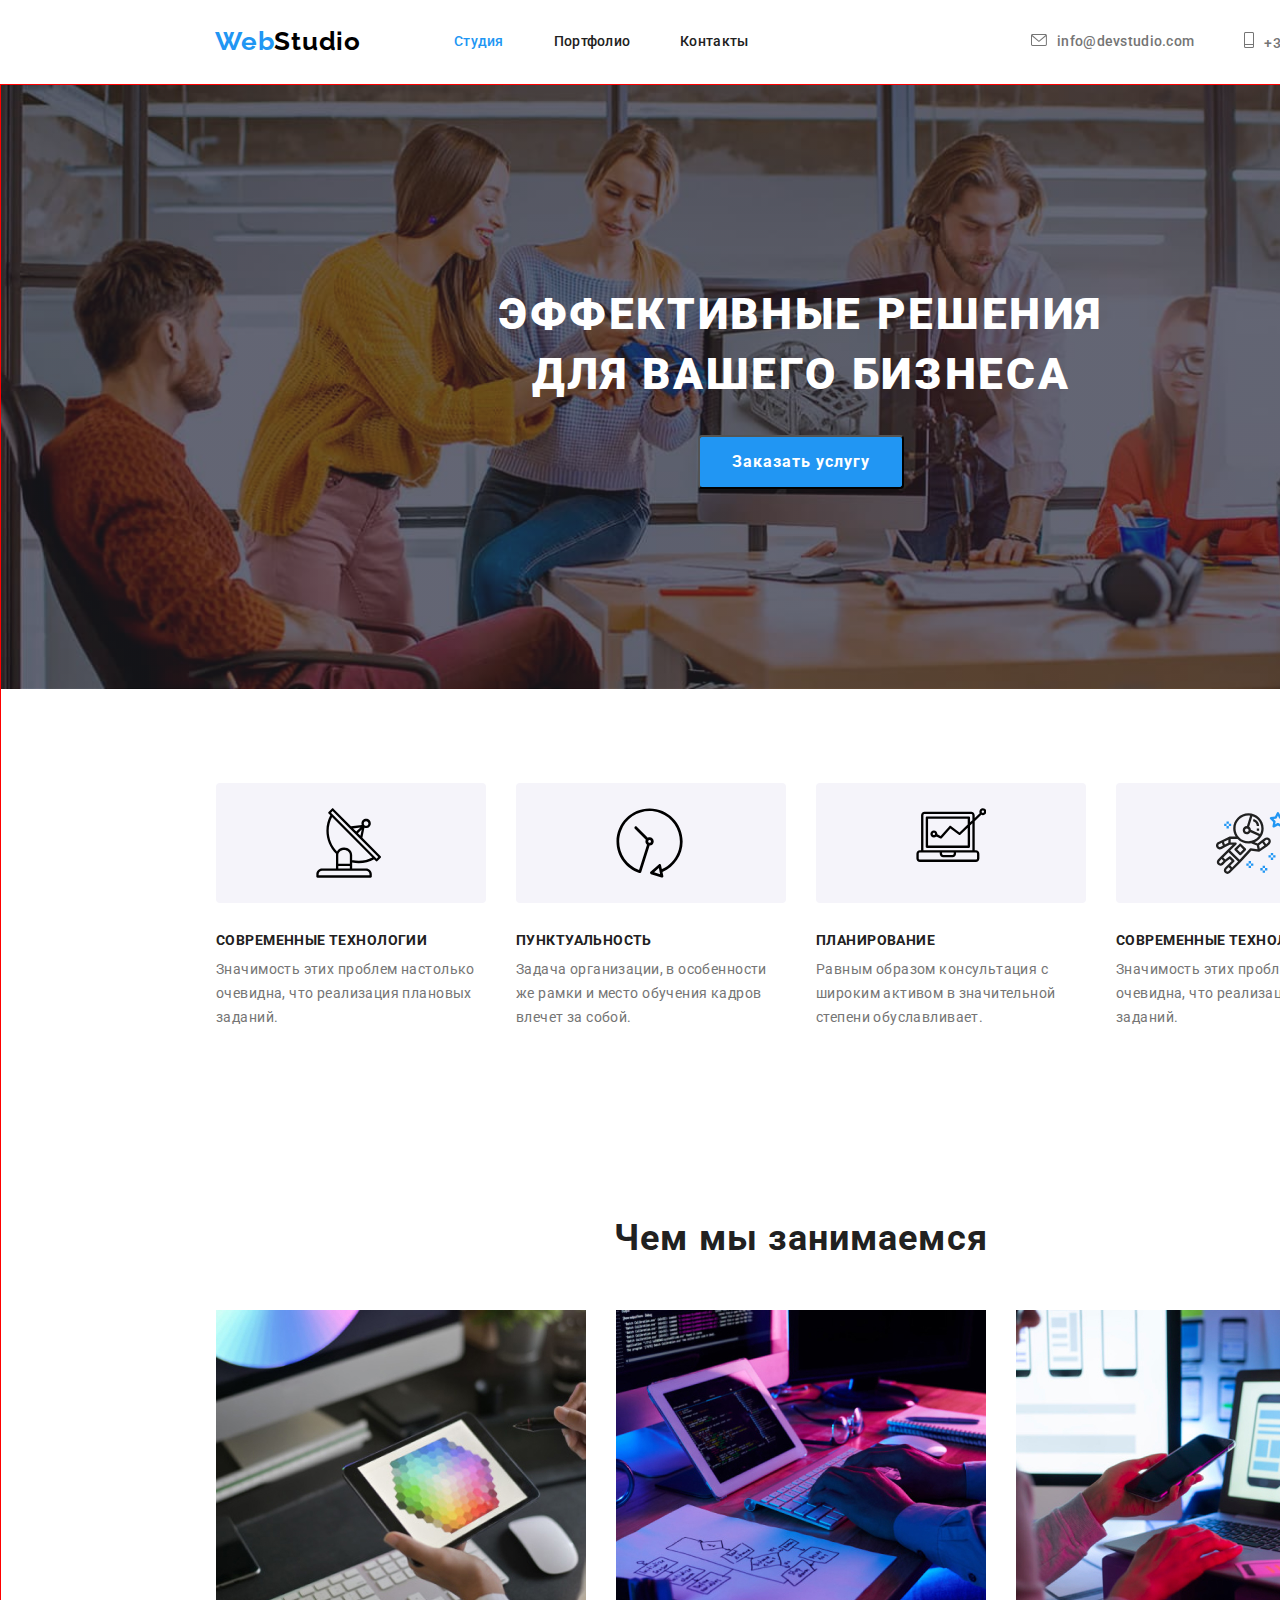
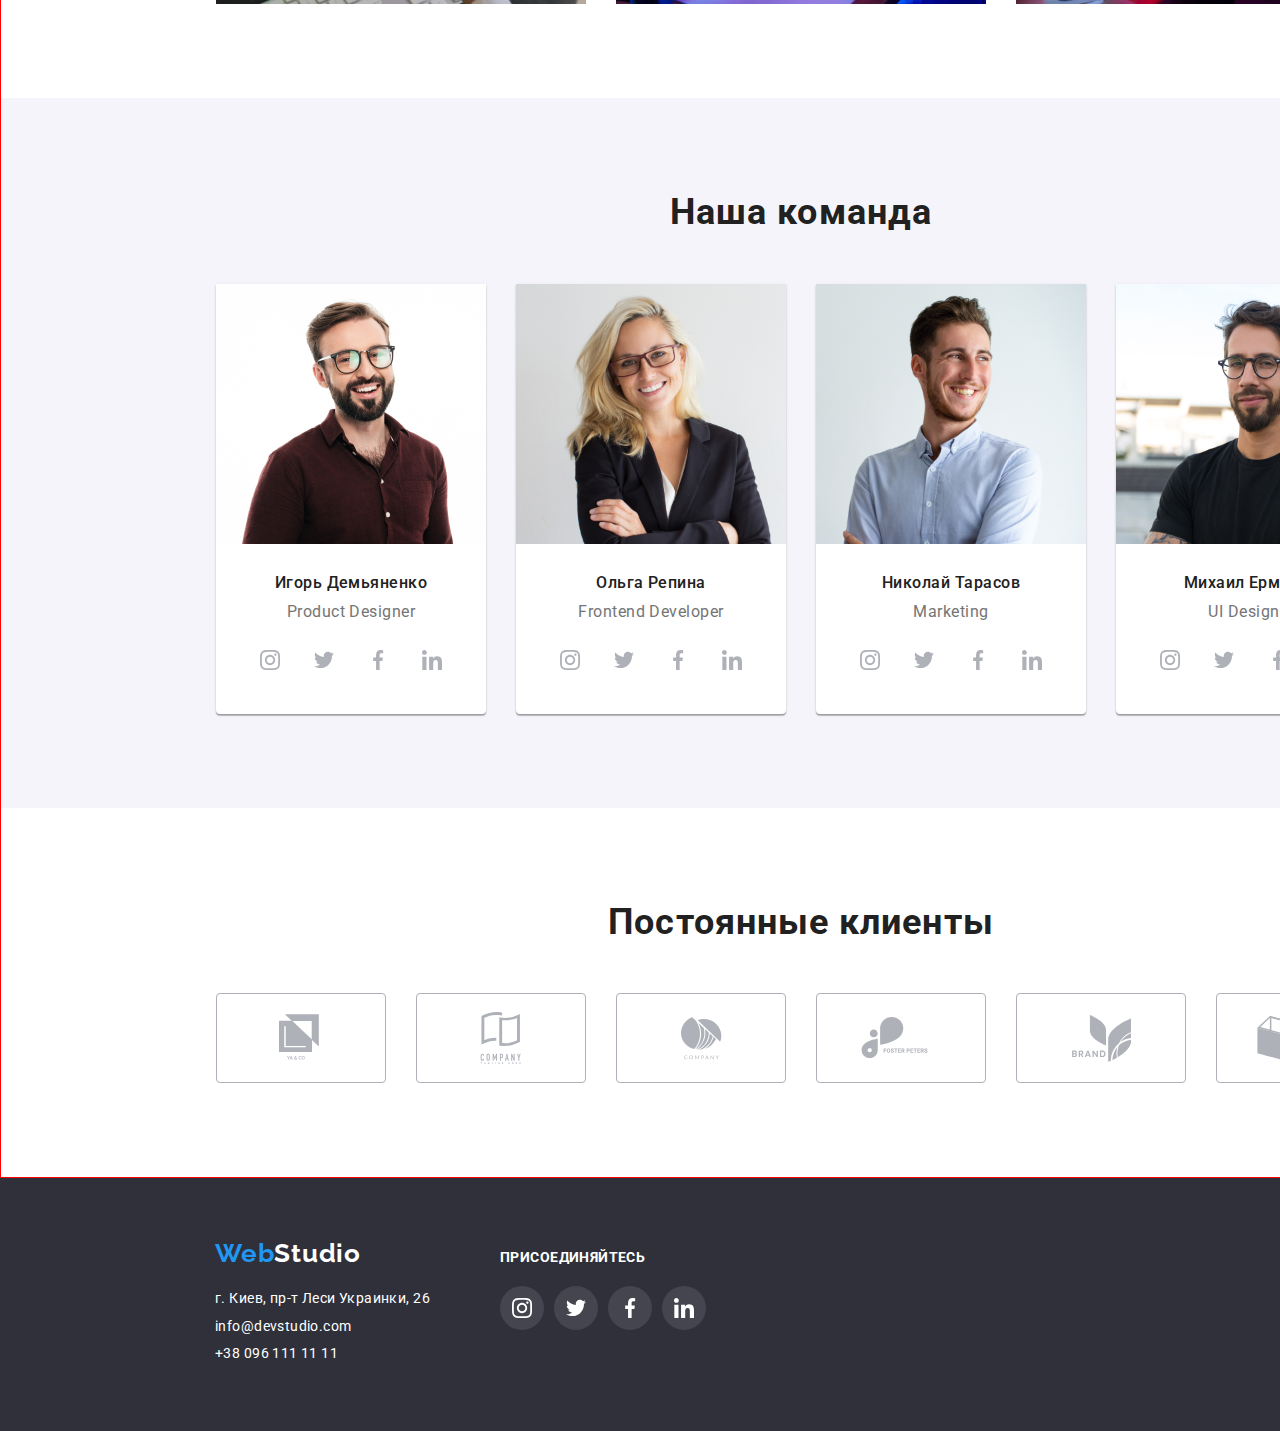
==== index.html @ a13732ce "Сохраняет ДЗ 4" ====
<!DOCTYPE html>
<html lang="ru">
<head>
    <meta charset="UTF-8">
    <meta name="viewport" content="width=device-width, initial-scale=1.0">
    <title>Document</title>
    <link rel="stylesheet" href="https://cdnjs.cloudflare.com/ajax/libs/modern-normalize/1.0.0/modern-normalize.min.css">
    <link rel="preconnect" href="https://fonts.gstatic.com">
    <link href="https://fonts.googleapis.com/css2?family=Raleway&family=Roboto:wght@400;500;700;900&display=swap"
        rel="stylesheet">
    <!-- <link rel="stylesheet" href="">      ШРИФТЫ -->
    <link rel="stylesheet" href="./css/styles.css">
</head>
<body>
    <header class="header">
        <div class="nav container">
        <nav class="navigation">
            <a class="link" href="./index.html" lang="en">Web<span class="black">Studio</span></a>
            <ul class="navigation-list">
                <li class="navigation-list-item"><a class="navigation-list-link current" href="./index.html">Студия</a></li>
                <li class="navigation-list-item"><a class="navigation-list-link" href="./portfolio.html">Портфолио</a>
                </li>
                <li class="navigation-list-item"><a class="navigation-list-link" href="">Контакты</a></li>
            </ul>
        </nav>
        <address class="heder-address">
            <ul class="heder-address-list">
                <li class="heder-address-list-item"><a class="header-email"
                        href="mailto:info@devstudio.com"><svg class="header-svg" width="16px" height="12px"><use href="./images/sprite.svg#icon-envelope"></use></svg>info@devstudio.com</a></li>
                <li class="heder-address-list-item"><a class="header-tell" href="tel:+380961111111"><svg class="header-svg" width="10px" height="16px">
                    <use href="./images/sprite.svg#icon-mobile"></use>
                </svg>+38 096 111 11 11</a>
                </li>
            </ul>
        </address>
        </div>
    </header>

    <main class="original ">
        <!-- <div class="decision-background"> -->
        <section class="decision">
            <div class="container">
                <div class="solutions">
                <h1 class="solutions-title">ЭФФЕКТИВНЫЕ РЕШЕНИЯ <br> ДЛЯ ВАШЕГО БИЗНЕСА</h1>
                <button class="btn" type="button">Заказать услугу</button>
                </div>
            </div>
        </section>
    <!-- </div> -->
    <div class="principles-work-background">
        <section class="principles">
            <div class="container our-quality">
                <ul class="principles-list">
                <li class="principles-list-item">
                    <div class="principles-svg">
                        <svg class="principlec-svg-icon" width="65px" height="70px" >
                            <use href="./images/sprite.svg#icon-antenna"></use>
                        </svg>
                    </div>
                    <h3 class="principles-title">СОВРЕМЕННЫЕ ТЕХНОЛОГИИ</h3>
                    <p class="principles-description">Значимость этих проблем настолько очевидна, что реализация
                        плановых заданий.</p>
                </li>
                <li class="principles-list-item">
                    <div class="principles-svg">
                        <svg class="principlec-svg-icon" width="67px" height="70px">
                            <use href="./images/sprite.svg#icon-clock"></use>
                        </svg>
                    </div>
                    <h3 class="principles-title">ПУНКТУАЛЬНОСТЬ</h3>
                    <p class="principles-description">Задача организации, в особенности же рамки и место обучения
                        кадров влечет за собой.</p>
                </li>
                <li class="principles-list-item">
                    <div class="principles-svg">
                        <svg class="principlec-svg-icon" width="70px" height="54px">
                            <use href="./images/sprite.svg#icon-computer"></use>
                        </svg>
                    </div>
                    <h3 class="principles-title">ПЛАНИРОВАНИЕ</h3>
                    <p class="principles-description">Равным образом консультация с широким активом в значительной
                        степени обуславливает.</p>
                </li>
                <li class="principles-list-item">
                    <div class="principles-svg">
                        <svg class="principlec-svg-icon" width="70px" height="70px">
                            <use href="./images/sprite.svg#icon-astronaut"></use>
                        </svg>
                    </div>
                    <h3 class="principles-title">СОВРЕМЕННЫЕ ТЕХНОЛОГИИ</h3>
                    <p class="principles-description">Значимость этих проблем настолько очевидна, что реализация
                        плановых заданий.</p>
                </li>
            </ul>
            </div>
        </section>
    
        <section class="work">
        <div class="container types-jobs">
            <h2 class="work-title">Чем мы занимаемся</h2>
            <ul class="work-list">
                <li class="work-img"><img class="work-photo" src="./images/3.img" alt="" width="370" height="294"></li>
                <li class="work-img"><img class="work-photo" src="./images/1.img" alt="" width="370" height="294"></li>
                <li class="work-img"><img class="work-photo" src="./images/2.img" alt="" width="370" height="294"></li>
            </ul>
        </div>
        </section>
    </div>
        <div class="team-background">
        <section class="team">
            <div class="container">
            <h2 class="team-title">Наша команда</h2>
            <ul class="team-list">
                <li class="team-list-item">
                    <img class="member-photo" src="./images/igordemianenko.img" alt="Игорь Демьяненко" width="270"
                        height="260" title="Игорь Демьяненко">
                    <h4 class="member-name">Игорь Демьяненко</h4>
                    <p class="member-position" lang="en">Product Designer</p>
                    <ul class="team-network">
                        <li class="team-network-item"><a href="https://www.instagram.com/?hl=ru" class="network-link"><svg class="team-network-icon" width="20px" height="20px">
                            <use href="./images/sprite.svg#icon-instagram"></use>
                        </svg> </a> </li>
                        <li class="team-network-item"><a href="https://twitter.com/?lang=ru" class="network-link"><svg
                                    class="team-network-icon" width="20px" height="20px">
                                    <use href="./images/sprite.svg#icon-twitter"></use>
                                </svg> </a> </li>
                        <li class="team-network-item"><a href="https://uk-ua.facebook.com" class="network-link"><svg class="team-network-icon"
                                    width="20px" height="20px">
                                    <use href="./images/sprite.svg#icon-facebook"></use>
                                </svg> </a> </li>
                        <li class="team-network-item"><a href="https://www.linkedin.com" class="network-link"><svg class="team-network-icon"
                                    width="20px" height="20px">
                                    <use href="./images/sprite.svg#icon-linkedin"></use>
                                </svg> </a> </li>
                    </ul>
                </li>
                <li class="team-list-item">
                    <img class="member-photo" src="./images/olgarepina.img" alt="Ольга Репина" width="270" height="260"
                        title="Ольга Репина">
                    <h4 class="member-name">Ольга Репина</h4>
                    <p class="member-position" lang="en">Frontend Developer</p>
                    <ul class="team-network">
                        <li class="team-network-item"><a href="https://www.instagram.com/?hl=ru" class="network-link"><svg
                                    class="team-network-icon" width="20px" height="20px">
                                    <use href="./images/sprite.svg#icon-instagram"></use>
                                </svg> </a> </li>
                        <li class="team-network-item"><a href="https://twitter.com/?lang=ru" class="network-link"><svg
                                    class="team-network-icon" width="20px" height="20px">
                                    <use href="./images/sprite.svg#icon-twitter"></use>
                                </svg> </a> </li>
                        <li class="team-network-item"><a href="https://uk-ua.facebook.com" class="network-link"><svg
                                    class="team-network-icon" width="20px" height="20px">
                                    <use href="./images/sprite.svg#icon-facebook"></use>
                                </svg> </a> </li>
                        <li class="team-network-item"><a href="https://www.linkedin.com" class="network-link"><svg class="team-network-icon"
                                    width="20px" height="20px">
                                    <use href="./images/sprite.svg#icon-linkedin"></use>
                                </svg> </a> </li>
                    </ul>
                </li>
                <li class="team-list-item">
                    <img class="member-photo" src="./images/nikolaytarasov.img" alt="Николай Тарасов" width="270"
                        height="260" title="Николай Тарасов">
                    <h4 class="member-name">Николай Тарасов</h4>
                    <p class="member-position" lang="en">Marketing</p>
                    <ul class="team-network">
                        <li class="team-network-item"><a href="https://www.instagram.com/?hl=ru" class="network-link"><svg
                                    class="team-network-icon" width="20px" height="20px">
                                    <use href="./images/sprite.svg#icon-instagram"></use>
                                </svg> </a> </li>
                        <li class="team-network-item"><a href="https://twitter.com/?lang=ru" class="network-link"><svg
                                    class="team-network-icon" width="20px" height="20px">
                                    <use href="./images/sprite.svg#icon-twitter"></use>
                                </svg> </a> </li>
                        <li class="team-network-item"><a href="https://uk-ua.facebook.com" class="network-link"><svg
                                    class="team-network-icon" width="20px" height="20px">
                                    <use href="./images/sprite.svg#icon-facebook"></use>
                                </svg> </a> </li>
                        <li class="team-network-item"><a href="https://www.linkedin.com" class="network-link"><svg class="team-network-icon"
                                    width="20px" height="20px">
                                    <use href="./images/sprite.svg#icon-linkedin"></use>
                                </svg> </a> </li>
                    </ul>
                </li>
                <li class="team-list-item">
                    <img class="member-photo" src="./images/mihailermakov.img" alt="Михаил Ермаков" width="270"
                        height="260" title="Михаил Ермаков">
                    <h4 class="member-name">Михаил Ермаков</h4>
                    <p class="member-position" lang="en">UI Designer</p>
                    <ul class="team-network">
                        <li class="team-network-item"><a href="https://www.instagram.com/?hl=ru" class="network-link"><svg
                                    class="team-network-icon" width="20px" height="20px">
                                    <use href="./images/sprite.svg#icon-instagram"></use>
                                </svg> </a> </li>
                        <li class="team-network-item"><a href="https://twitter.com/?lang=ru" class="network-link"><svg
                                    class="team-network-icon" width="20px" height="20px">
                                    <use href="./images/sprite.svg#icon-twitter"></use>
                                </svg> </a> </li>
                        <li class="team-network-item"><a href="https://uk-ua.facebook.com" class="network-link"><svg
                                    class="team-network-icon" width="20px" height="20px">
                                    <use href="./images/sprite.svg#icon-facebook"></use>
                                </svg> </a> </li>
                        <li class="team-network-item"><a href="https://www.linkedin.com" class="network-link"><svg class="team-network-icon"
                                    width="20px" height="20px">
                                    <use href="./images/sprite.svg#icon-linkedin"></use>
                                </svg> </a> </li>
                    </ul>
                </li>
            </ul>
            </div>
        </section>
    </div>
    <div class="clients-background">
        <section class="clients">
            <div class="container">
                <h2 class="client-name">Постоянные клиенты</h2>
            <ul class="clients-list">
                <li class="clients-item"><a class=clients-link href=""><svg class="clients-logo" width="44px" height="49px">
                    <use href="./images/sprite.svg#icon-client1"></use>
                </svg></a></li>
                <li class="clients-item"><a class=clients-link href=""><svg class="clients-logo" width="46px" height="52px">
                    <use href="./images/sprite.svg#icon-client2"></use>
                </svg></a></li>
                <li class="clients-item"><a class=clients-link href=""><svg class="clients-logo" width="41px" height="43px">
                    <use href="./images/sprite.svg#icon-client3"></use>
                </svg></a></li>
                <li class="clients-item"><a class=clients-link href=""><svg class="clients-logo" width="80px" height="42px">
                    <use href="./images/sprite.svg#icon-client4"></use>
                </svg></a></li>
                <li class="clients-item"><a class=clients-link href=""><svg class="clients-logo" width="59px" height="47px">
                    <use href="./images/sprite.svg#icon-client5"></use>
                </svg></a></li>
                <li class="clients-item"><a class=clients-link href=""><svg class="clients-logo" width="88px" height="45px">
                            <use href="./images/sprite.svg#icon-client6"></use></svg></a></li>
                
            </ul>

            </div>
        </section>
    </div>
    </main>
    <footer class="footer">
        <div class="size">
        <div class="container">
            <div class="box">
                <div class="footer-box">
                    <a class="link" href="./index.html" lang="en">Web<span class="white">Studio</span></a>
                    <address class="footer-address">
                        <ul class="footer-address-list">
                            <li class="footer-address-item"><a class="map-position" href="https://goo.gl/maps/FptzqoiRf94p3BvG7"
                                    target="_blank" rel="noopener noreferrer">г. Киев,
                                    пр-т Леси Украинки, 26</a></li>
                            <li class="footer-address-item"><a class="footer-email"
                                    href="mailto:info@devstudio.com">info@devstudio.com</a></li>
                            <li class="footer-address-item"><a class="footer-tell" href="tel:+380961111111">+38 096 111 11 11</a></li>
                        </ul>
                    </address>
                </div>
                <div class="footer-network">
                    <p class="footer-text">Присоединяйтесь</p>
                    <ul class="fotter-network-list">
                        <li class="fotter-network-item"><a href="https://www.instagram.com/?hl=ru" class="footer-network-link"><svg
                                    class="footer-logo">
                                    <use href="./images/sprite.svg#icon-instagram"></use></svg></a></li>
                        <li class="fotter-network-item"><a href="https://twitter.com/?lang=ru" class="footer-network-link"><svg
                                    class="footer-logo">
                                    <use href="./images/sprite.svg#icon-twitter"></use></svg></a></li>
                        <li class="fotter-network-item"><a href="https://uk-ua.facebook.com" class="footer-network-link"><svg
                                    class="footer-logo">
                                    <use href="./images/sprite.svg#icon-facebook"></use></svg></a></li>
                        <li class="fotter-network-item"><a href="https://www.linkedin.com" class="footer-network-link"><svg
                                    class="footer-logo">
                                    <use href="./images/sprite.svg#icon-linkedin"></use></svg></a></li>
                    </ul>
                </div>
            </div>
            </div>
        </div>
            </footer>
            </body>
            </html>
---- css/styles.css ----
:root {
  --main-font: 'Roboto', sans-serif;
  --secondary-font: 'Raleway', sans-serif;
  --accent-color: #2196f3;
  --accent-color-menu-buttons: #ffffff;
}

h1,
h2,
h3,
h4,
h5,
h6 {
  margin: 0;
}
ul,
ol {
  margin: 0;
  padding: 0;
}
p {
  margin: 0;
}
img {
  display: block;
}
.container {
  width: 1200px;
  margin: 0 auto;
  padding-left: 15px;
  padding-right: 15px;
  align-items: center;

  justify-content: space-between;
  /* outline: 1px solid red; */
}

body {
  font-family: var(--main-font);
}
/* ========HEADER========= */
.header {
  width: 1600px;
  margin-left: auto;
  margin-right: auto;
  
  background-color: #ffffff;
}
.nav {
  display: flex;
  width: 1200px;
  padding-top: 12px;
  padding-bottom: 12px;
  padding-left: 15px;
  padding-right: 15px;
  margin: 0 auto;
  background-color: #ffffff;
}
.navigation {
  display: flex;
  align-items: center;
  /* outline: 1px solid red; */
}
.navigation-list {
  display: flex;
  /* outline: 1px solid green; */
}
.heder-address {
  display: flex;
}
.heder-address-list {
  display: flex;
  margin-left: auto;
}
.navigation-list-link,
.header-email,
.header-tell {
  display: block;
  padding-top: 20px;
  padding-bottom: 20px;
}

.heder-address {
  display: flex;
  margin-left: 0;
  /* outline: 1px solid blue; */
}
.heder-address-list {
  display: flex;
  align-items: center;
}



.navigation-list-item:not(:last-child) {
  margin-right: 50px;
}
.heder-address-list-item:not(:last-child) {
  margin-right: 50px;
}

.header .link {
  display: inline-block;
  padding-top: 12px;
  padding-bottom: 13px;
  margin-right: 93px;
  width: 146px;
  font-family: var(--secondary-font);
  font-style: normal;
  font-weight: 700;
  font-size: 26px;
  line-height: 1.19;
  letter-spacing: 0.03em;
  color: #2196f3;
  letter-spacing: 0.03em;
  text-decoration: none;
}
.black {
  color: black;
}

/* .header .link:hover,
.header .link:focus {
  text-decoration: underline;
} */

.navigation-list-link {
  font-weight: 500;
  padding-top: 20px;
  padding-bottom: 20px;
  font-size: 14px;
  line-height: 1.14;
  letter-spacing: 0.02em;
  color: #212121;
}
.navigation-list-link:hover,
.navigation-list-link:focus,
.header-email:hover,
.header-email:focus,
.header-tell:hover,
.header-tell:focus {
  color: var(--accent-color);
}
.navigation-list-item,
.heder-address-list-item,
.principles-list-item,
.team-list,
.footer-address-item {
  list-style-type: none;
}

.header-email,
.header-tell {
  font-weight: 500;
  font-size: 14px;
  line-height: 1.14;
  font-style: normal;
  letter-spacing: 0.02em;
  color: #757575;
  text-decoration: none;
}
.navigation .navigation-list-link,
.footer > .link {
  text-decoration: none;
}
.header-svg {
  margin-right: 10px;
  fill: currentColor;
}

.navigation-list .navigation-list-link.current {
  color:#2196f3;
}
/* ========================= MAINE============================= */
.original {
  /* width: 1600px; */
  margin-left: auto;
  margin-right: auto;
  background-color: #2f303a;
  border: 1px solid red;
}

.decision {
  width: 1600px;
  margin: 0 auto;
 
  background-color: #2f303a;
  background-image: linear-gradient(rgba(47, 48, 58, 0.4), rgba(47, 48, 58, 0.4)), url(../images/solutionoptim.jpg);
  background-size: cover;
  background-repeat: no-repeat;
  background-position: center;
  /* border: 1px solid red; */
}
 
.solutions {
  display: block;
  /* width: 696px; */
  padding-top: 200px;
  padding-bottom: 200px;
  margin: 0 auto;
  text-align: center;
 
}

.solutions-title {
  margin-bottom: 30px;
  font-weight: 900;
  font-size: 44px;
  line-height: 1.36;
  text-align: center;
  letter-spacing: 0.06em;
  text-transform: uppercase;
  color: #ffffff;
}

.btn {
  display: inline-block;
  padding-top: 200px;
  /* padding-bottom: 200px; */
  padding: 10px 32px;
  min-width: 200px;
  font-weight: 700;
  font-size: 16px;
  line-height: 1.87;
  text-align: center;
  letter-spacing: 0.06em;
  color: #ffffff;
  background: #2196f3;
  box-shadow: 0px 4px rgba(0, 0, 0, 0.15);
  border-radius: 4px;
  cursor: pointer;
}


.principles-work-background {
  background-color: #ffffff;
}
.principles {
  width: 1600px;
  margin-left: auto;
  margin-right: auto;
  padding-top: 94px;
  padding-bottom: 94px;
  background-color: #ffffff;
  /* border: 1px solid red; */
}
 
.principles-list {
  display: flex;
}

.principles-list-item {
  display: flex;
  flex-direction: column;
}

.principles-list-item:not(:last-child) {
  margin-right: 30px;
}

.principles,
.work {
  background-color: #ffffff;
}
.our-quality {
  display: flex;
  width: 1200px;
  padding-left: 15px;
  padding-right: 15px;
  margin: 0 auto;
  /* outline: 1px solid red; */
}

.principles-title {
  max-width: 270px;
  margin-bottom: 10px;
  font-weight: 700;
  font-size: 14px;
  line-height: 1.14;
  letter-spacing: 0.03em;
  text-transform: uppercase;
  color: #212121;
}

.principles-description {
  max-width: 270px;
  font-weight: 400;
  font-size: 14px;
  line-height: 1.71;
  letter-spacing: 0.03em;
  color: #757575;
}
.principles-svg {
  width: 270px;
  height: 120px;
  background: #f5f4fa;
  border-radius: 4px;
  margin-bottom: 30px;
}
.principlec-svg-icon {
  margin: 25px 100px;
}
.work {
  width: 1600px;
  margin-left: auto;
  margin-right: auto;
  padding-top: 94px;
  padding-bottom: 94px;
}
.types-jobs {
  width: 1200px;
  padding-left: 15px;
  padding-right: 15px;
  margin: 0 auto;
  /* outline: 1px solid red; */
}
.work-title {
  font-weight: 700;
  font-size: 36px;
  line-height: 1.16;
  text-align: center;
  letter-spacing: 0.03em;
  color: #212121;
}

.work-list {
  display: flex;
  list-style-type: none;
}
.work-title {
  margin-bottom: 50px;
}

.work-img:not(:last-child) {
  margin-right: 30px;
}
/* ====================================== */
.team-background {
  background-color: #f5f4fa;
}
.team {
  width: 1600px;
  padding-top: 94px;
  margin-left: auto;
  margin-right: auto;
  padding-bottom: 94px;
  background-color: #f5f4fa;
}
.team-title {
  margin-bottom: 50px;
  font-weight: 700;
  font-size: 36px;
  line-height: 1.16;
  text-align: center;
  letter-spacing: 0.03em;
  color: #212121;
}

.team-list {
  display: flex;
}
.team-list-item:not(:last-child) {
  margin-right: 30px;
}
.member-photo {
  margin-bottom: 30px;
}
.member-name {
  margin-bottom: 10px;
}

.team-list-item {
  background: #ffffff;
  box-shadow: 0px 1px 3px rgba(0, 0, 0, 0.12), 0px 1px 1px rgba(0, 0, 0, 0.14),
    0px 2px 1px rgba(0, 0, 0, 0.2);
  border-radius: 0px 0px 4px 4px;
}
.member-name {
  font-weight: 500;
  font-size: 16px;
  line-height: 1.18;
  text-align: center;
  letter-spacing: 0.03em;
  color: #212121;
}
.member-position {
  margin-bottom: 16px;
  font-weight: normal;
  font-size: 16px;
  line-height: 1.18;
  text-align: center;
  letter-spacing: 0.03em;
  color: #757575;
}
.team-network {
  display: flex;
  justify-content: center;
  list-style-type: none;
  /* margin-top: 16px; */
  margin-bottom: 32px;
}
.network-link {
  display: flex;
  justify-content: center;
  align-items: center;
  width: 44px;
  height: 44px;
  background-color: #ffffff;
  border-radius: 50%;
  cursor: pointer;
}
.network-link:hover .team-network-icon,
.network-link:focus .team-network-icon {
  fill: #ffffff;
 
}


.network-link:hover,
.network-link:focus {
  background-color: #2196f3;
  outline: none;
}
.team-network-icon {

}
.team-network-icon {
  width: 20px;
  height: 20px;
  fill: #afb1b8;
}
.team-network-item:not(:last-child) {
  margin-right: 10px;
}
/* =========================== */
.clients-background {
  background-color: #ffffff;
}
.clients {
  width: 1600px;
  margin-left: auto;
  margin-right: auto;
  padding-top: 94px;
  padding-bottom: 94px;
  background-color: #ffffff;
}
.clients-list {
  display: flex;
  list-style-type: none;
  margin-top: 50px;
  
}
.client-name {
  text-align: center;
  font-style: normal;
  font-weight: bold;
  font-size: 36px;
  line-height: 1.16;
  letter-spacing: 0.03em;
  color: #212121;
}
.clients-logo {
  fill: #afb1b8;
  margin: 0;
}
.clients-link {
  display: flex;
  justify-content: center;
  align-items: center;
  width: 170px;
  height: 90px;
  background-color: #ffffff;
  border: 1px solid #afb1b8;
  border-radius: 4px;
  outline-color: #2196f3;
  
}
.clients-link:hover .clients-logo,
.clients-link:focus .clients-logo {
  fill: #2196f3;
  
  
} 
.clients-link:hover, 
.clients-link:focus {
  border: 1px solid #2196f3;
  border-radius: 4px;
  
 
  
} 
.clients-item:not(:last-child) {
  margin-right: 30px;
}
/* =========FOOTER=========== */
.footer {
   /* width: 1600px; */
  margin-left: auto;
  margin-right: auto;
  background-color: #2f303a;
}
.size {
  width: 1600px;
  margin-left: auto;
  margin-right: auto;
  padding-top: 60px;
  padding-bottom: 60px;
}
.footer .link {
  display: inline-block;
  width: 146px;
  margin-bottom: 20px;
  font-family: var(--secondary-font);
  font-style: normal;
  font-weight: 700;
  font-size: 26px;
  line-height: 1.19;
  letter-spacing: 0.03em;
  color: #2196f3;
  letter-spacing: 0.03em;
  text-decoration: none;
}
.white {
  color: white;
}
/* .footer .link:hover,
.footer .link:focus {
  text-decoration: underline;
} */
.footer-address-item a {
  font-weight: 400;
  font-size: 14px;
  line-height: 1.71px;
  /* or 171% */
  font-style: normal;
  letter-spacing: 0.03em;
  color: #ffffff;
  text-decoration: none;
}
.footer-email,
.footer-tell {
  font-weight: normal;
  font-size: 14px;
  line-height: 1.71;
  font-style: normal;
  letter-spacing: 0.03em;
  color: rgba(255, 255, 255, 0.6);
  text-decoration: none;
}

.footer-address-item,
.footer-email-item {
  margin-bottom: 9px;
  list-style-type: none;
}
.footer-email-item,
.footer-tell-item {
  list-style-type: none;
}
.box {
  display: flex;
  align-items: top;
  /* padding-top: 60px;
  padding-bottom: 60px; */
}
.footer-network {
  margin-top: 12px;
  margin-left: 70px;
  width: 206px;
}

  

.footer-text {
  margin-bottom: 20px;
  font-style: normal;
  font-weight: bold;
  font-size: 14px;
  line-height: 1.14;
  letter-spacing: 0.03em;
  text-transform: uppercase;
  color: #ffffff;
}
.fotter-network-list {
  display: flex;
  list-style-type: none;
  justify-content: center;
  align-items: center;
  border-radius: 50%;
  cursor: pointer;
}
.footer-network-link {
  display: flex;
  justify-content: center;
  align-items: center;
  width: 44px;
  height: 44px;
  background-color: rgba(255, 255, 255, 0.1);
  border-radius: 50%;
  cursor: pointer;
}
.footer-network-link:hover,
.footer-network-link:focus {
  background-color: #2196f3;
  outline: none;
}
.footer-logo {
  fill: #ffffff;
}
.fotter-network-item:not(:last-child) {
  margin-right: 10px;
}
.footer-logo {
  width: 20px;
  height: 20px;
}

/* ==========PORTFOLIO===(Стили Header and footer  уже заданы выше)=============== */
.border {
  border-bottom: 1px solid #ECECEC;
}

.potfolio {
  /* width: 1600px; */
  margin-left: auto;
  margin-right: auto;
  background-color: FFFFFF;
}
.services-menu-list {
  display: flex;
  justify-content: center;
  padding-bottom: 56px;
}
.menu-btn {
  font-style: normal;
  font-weight: 500;
  font-size: 16px;
  line-height: 1.62;
  text-align: center;
  letter-spacing: 0.03em;
  color: #212121;
  background-color: #f5f4fa;
  border-radius: 4px;
  padding: 6px 22px;
  border-style: none;
}

.menu-btn:hover,
.menu-btn:focus {
  color: var(--accent-color-menu-buttons);
  background: var(--accent-color);
  box-shadow: 0px 3px 1px rgba(0, 0, 0, 0.1), 0px 1px 2px rgba(0, 0, 0, 0.08),
    0px 2px 2px rgba(0, 0, 0, 0.12);
  border-radius: 4px;
  outline: none;
}
.services-menu-list-item {
  list-style-type: none;
}
.services-menu-list-item:not(:last-child) {
  margin-right: 8px;
}
.visually-hidden {
  position: absolute;
  width: 1px;
  height: 1px;
  margin: -1px;
  border: 0;
  padding: 0;
  white-space: nowrap;
  clip-path: inset(100%);
  clip: rect(0 0 0 0);
  overflow: hidden;
}
.examples-project {
  width: 1600px;
  margin: 0 auto;
  padding-top: 100px;
  padding-bottom: 94px;
  align-items: center;
  justify-content: space-between;
}
.examples-project-list {
  display: flex;
  margin: 0 auto;
  flex-wrap: wrap;
  }
.example-project-name {
  width: 322px;
  height: 36px;
  margin-left: 24px;
  margin-right: 24px;
  font-style: normal;
  font-weight: 700;
  font-size: 18px;
  line-height: 2;
  letter-spacing: 0.06em;
  color: #212121;
  margin-top: 20px;
}

.example-project-description {
  width: 322px;
  height: 30px;
  margin-left: 24px;
  margin-right: 24px;
  font-style: normal;
  font-weight: 400;
  font-size: 16px;
  line-height: 1.87;
  letter-spacing: 0.03em;
  color: #757575;
  margin-top: 4px;
}
.examples-project-list-item {
  display: block;
  width: 370px;
  height: 404px;
  list-style-type: none;
  margin-right: 30px;
  margin-bottom: 30px;
  background: #ffffff;
  border: 1px solid #eeeeee;
  box-sizing: border-box;
 }

.card-link {
  display: block;
  width: 370px;
  height: 404px;
  outline: none;
  
}
.card-link:hover,
.card-link:focus {
  box-shadow: 0px 1px 1px rgba(0, 0, 0, 0.12), 0px 4px 4px rgba(0, 0, 0, 0.06), 1px 4px 6px rgba(0, 0, 0, 0.16);
}
.examples-project-list-item:nth-child(3n + 3) {
  margin-right: 0px;
}

.examples-project-list-item:nth-last-child(-n + 3) {
  margin-bottom: 0px;
}
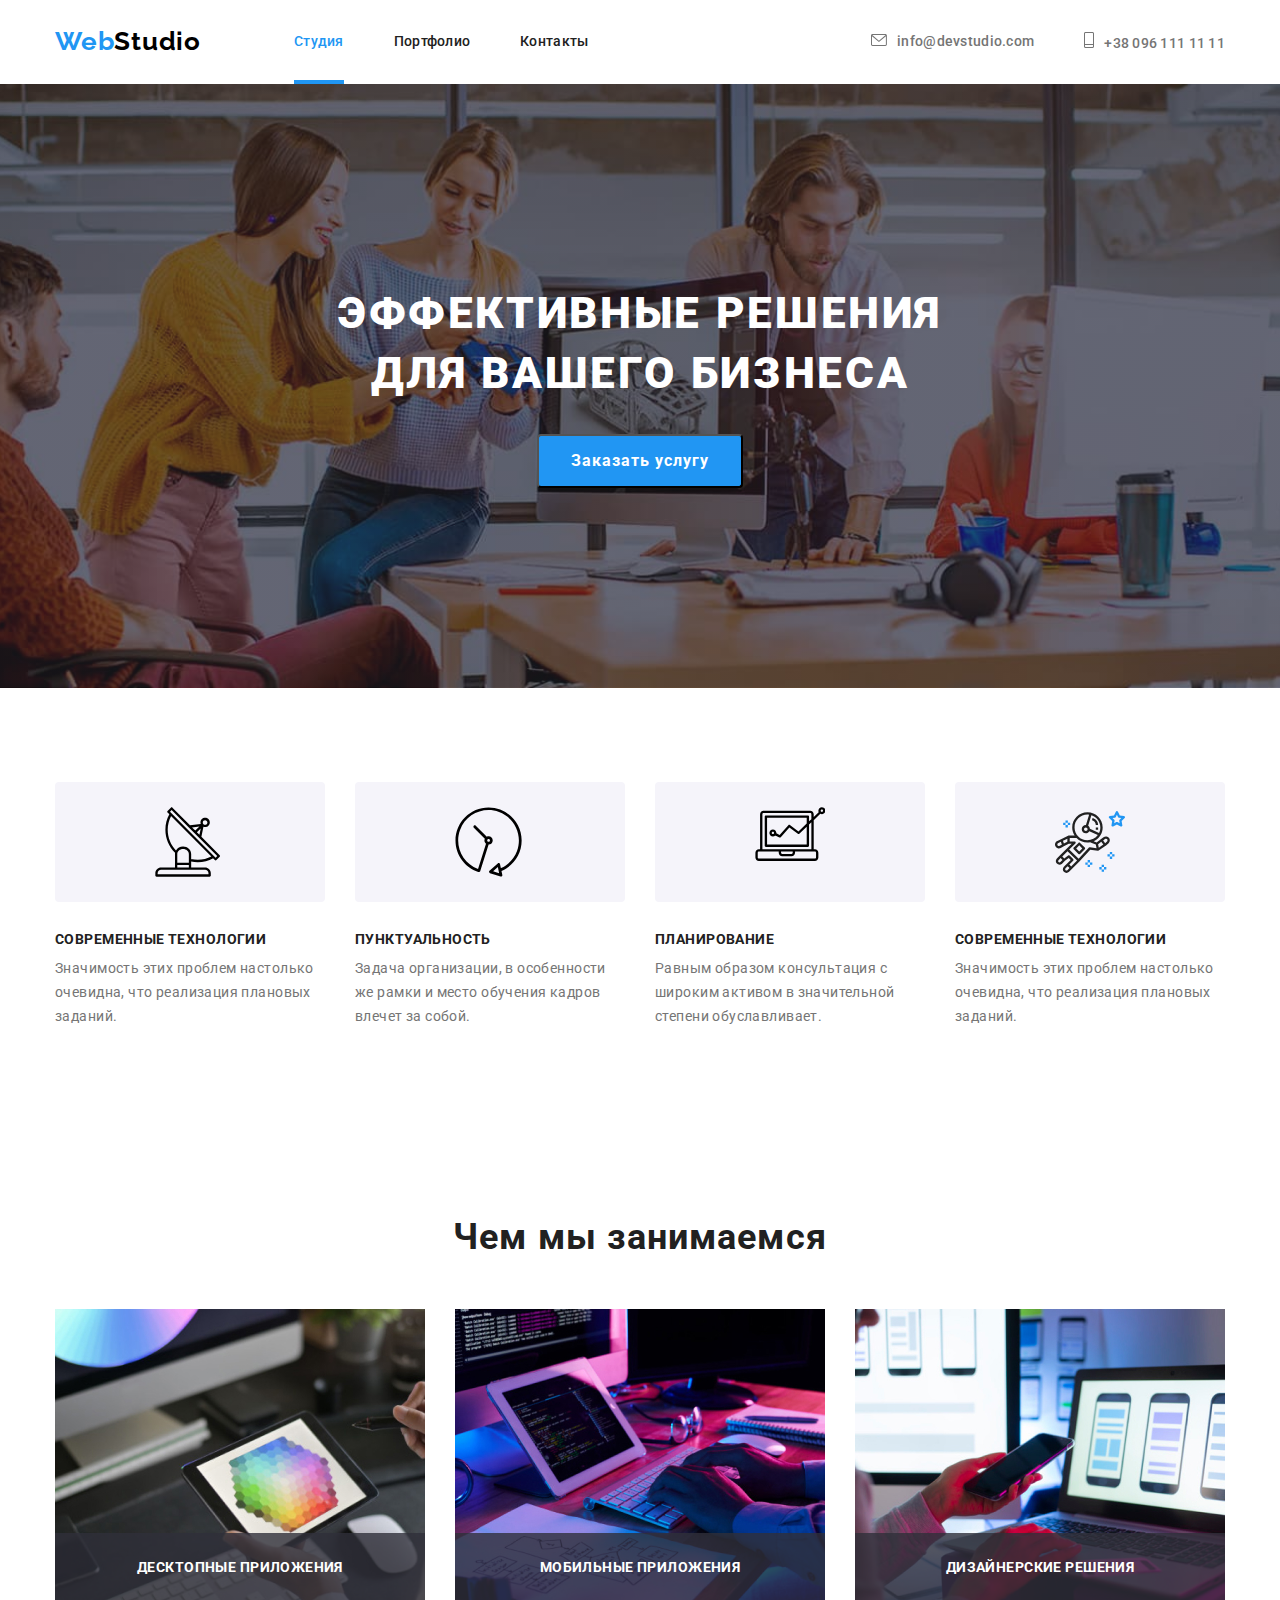
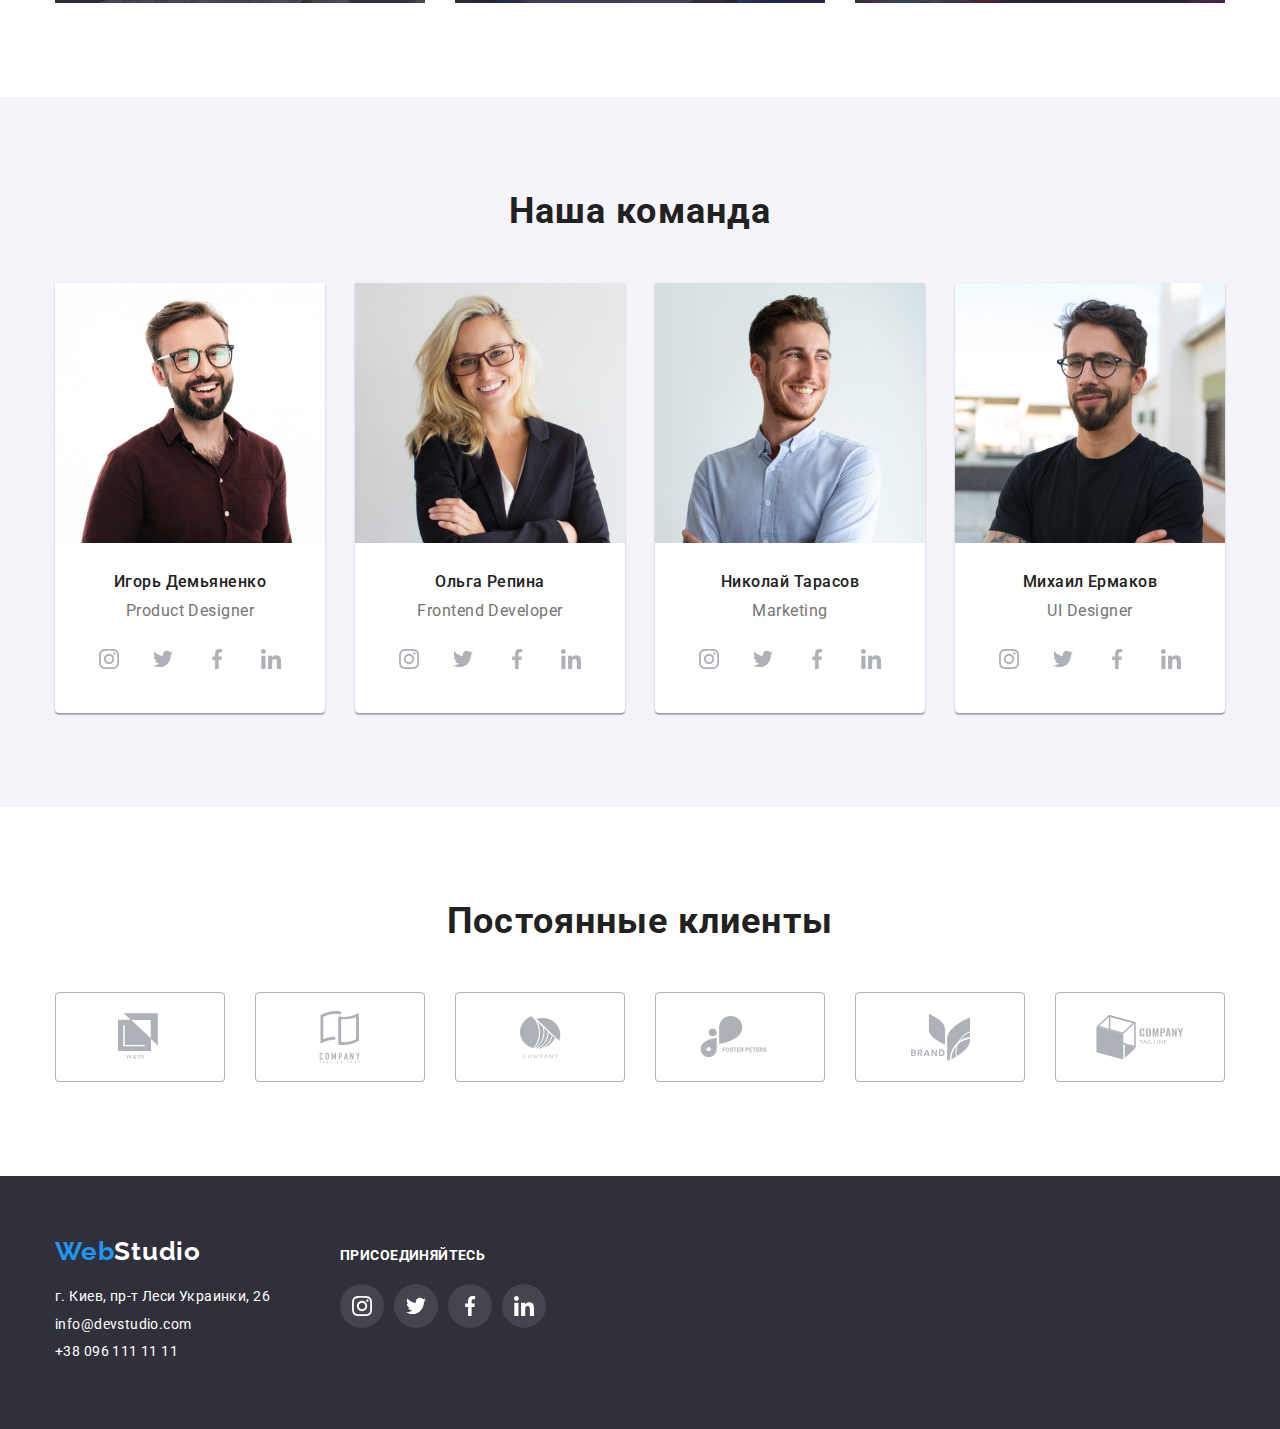
==== commit 79223e1c: "Сохраняет ДЗ №4 и №5" ====
--- a/index.html
+++ b/index.html
@@ -8,6 +8,7 @@
     <link rel="preconnect" href="https://fonts.gstatic.com">
     <link href="https://fonts.googleapis.com/css2?family=Raleway&family=Roboto:wght@400;500;700;900&display=swap"
         rel="stylesheet">
+    <link rel="stylesheet" href="https://cdnjs.cloudflare.com/ajax/libs/animate.css/4.1.1/animate.min.css"/>
     <!-- <link rel="stylesheet" href="">      ШРИФТЫ -->
     <link rel="stylesheet" href="./css/styles.css">
 </head>
@@ -37,17 +38,13 @@
     </header>
 
     <main class="original ">
-        <!-- <div class="decision-background"> -->
         <section class="decision">
-            <div class="container">
-                <div class="solutions">
+            <div class="container solutions">
                 <h1 class="solutions-title">ЭФФЕКТИВНЫЕ РЕШЕНИЯ <br> ДЛЯ ВАШЕГО БИЗНЕСА</h1>
-                <button class="btn" type="button">Заказать услугу</button>
-                </div>
-            </div>
-        </section>
-    <!-- </div> -->
-    <div class="principles-work-background">
+                <button type="button" class="btn" data-modal-open>Заказать услугу</button>
+             </div>
+        </section>
+             
         <section class="principles">
             <div class="container our-quality">
                 <ul class="principles-list">
@@ -99,14 +96,32 @@
         <div class="container types-jobs">
             <h2 class="work-title">Чем мы занимаемся</h2>
             <ul class="work-list">
-                <li class="work-img"><img class="work-photo" src="./images/3.img" alt="" width="370" height="294"></li>
-                <li class="work-img"><img class="work-photo" src="./images/1.img" alt="" width="370" height="294"></li>
-                <li class="work-img"><img class="work-photo" src="./images/2.img" alt="" width="370" height="294"></li>
+                <li class="work-img">
+                    <div class="work-thumb">
+                    <img class="work-photo" src="./images/3.img" alt="" width="370" height="294">
+                    <p class="work-description">Десктопные приложения</p>
+
+                    </div>
+                </li>
+                <li class="work-img">
+                    <div class="work-thumb">
+                        <img class="work-photo" src="./images/1.img" alt="" width="370" height="294">
+                        <p class="work-description">Мобильные приложения</p>
+
+                    </div> 
+                </li>
+                <li class="work-img">
+                    <div class="work-thumb">
+                        <img class="work-photo" src="./images/2.img" alt="" width="370" height="294">
+                        <p class="work-description">Дизайнерские решения</p>
+
+                    </div>
+                </li>
             </ul>
         </div>
         </section>
-    </div>
-        <div class="team-background">
+    
+        
         <section class="team">
             <div class="container">
             <h2 class="team-title">Наша команда</h2>
@@ -209,8 +224,6 @@
             </ul>
             </div>
         </section>
-    </div>
-    <div class="clients-background">
         <section class="clients">
             <div class="container">
                 <h2 class="client-name">Постоянные клиенты</h2>
@@ -232,15 +245,12 @@
                 </svg></a></li>
                 <li class="clients-item"><a class=clients-link href=""><svg class="clients-logo" width="88px" height="45px">
                             <use href="./images/sprite.svg#icon-client6"></use></svg></a></li>
-                
-            </ul>
-
-            </div>
-        </section>
-    </div>
-    </main>
+            </ul>
+            </div>
+        </section>
+     </main>
     <footer class="footer">
-        <div class="size">
+        
         <div class="container">
             <div class="box">
                 <div class="footer-box">
@@ -275,8 +285,14 @@
                 </div>
             </div>
             </div>
-        </div>
+        
             </footer>
+            <div class="backdrop is-hidden" data-modal>
+                <div class="modal">
+                    <button type="button" class="close-btn" data-modal-close><svg class="icon-close-btn"><use href="./images/sprite.svg#icon-close-btn"></use> </svg> </button>
+                </div>
+            </div>
+            <script src="./js/modal.js"></script>
             </body>
             </html>
 
--- a/css/styles.css
+++ b/css/styles.css
@@ -3,6 +3,7 @@
   --secondary-font: 'Raleway', sans-serif;
   --accent-color: #2196f3;
   --accent-color-menu-buttons: #ffffff;
+  --time-function: cubic-bezier(0.4, 0, 0.2, 1);
 }
 
 h1,
@@ -40,18 +41,20 @@
 }
 /* ========HEADER========= */
 .header {
-  width: 1600px;
+  
   margin-left: auto;
   margin-right: auto;
+  /* padding-top: 12px;
+  padding-bottom: 12px; */
   
   background-color: #ffffff;
 }
 .nav {
   display: flex;
-  width: 1200px;
-  padding-top: 12px;
-  padding-bottom: 12px;
-  padding-left: 15px;
+  width: 1200px; 
+  padding-top: 12px; 
+  padding-bottom: 12px; 
+  padding-left: 15px; 
   padding-right: 15px;
   margin: 0 auto;
   background-color: #ffffff;
@@ -125,6 +128,7 @@
 } */
 
 .navigation-list-link {
+  position: relative;
   font-weight: 500;
   padding-top: 20px;
   padding-bottom: 20px;
@@ -132,7 +136,8 @@
   line-height: 1.14;
   letter-spacing: 0.02em;
   color: #212121;
-}
+  transition: 250ms var(--time-function);
+  }
 .navigation-list-link:hover,
 .navigation-list-link:focus,
 .header-email:hover,
@@ -140,7 +145,38 @@
 .header-tell:hover,
 .header-tell:focus {
   color: var(--accent-color);
-}
+ 
+}
+
+.navigation-list-link::after {
+  display: block;
+  content: '';
+  position: absolute;
+  width: 100%;
+  height: 4px;
+  background-color: #2196f3;
+  left: 0;
+  bottom: -14px;
+  /* opacity: 0; */
+  transform: scaleX(0);
+  transition: transform 250ms cubic-bezier(0.4, 0, 0.2, 1);
+  
+  
+}
+.navigation-list-link:hover::after {
+  /* opacity: 1; */
+  transform: scaleX(1); 
+  transform-origin: left;
+  
+}
+.navigation-list-link.current::after {
+  /* opacity: 1; */
+  transform: scaleX(1);
+}
+
+
+
+
 .navigation-list-item,
 .heder-address-list-item,
 .principles-list-item,
@@ -158,6 +194,7 @@
   letter-spacing: 0.02em;
   color: #757575;
   text-decoration: none;
+  transition: 250ms var(--time-function);
 }
 .navigation .navigation-list-link,
 .footer > .link {
@@ -171,19 +208,20 @@
 .navigation-list .navigation-list-link.current {
   color:#2196f3;
 }
+
 /* ========================= MAINE============================= */
 .original {
-  /* width: 1600px; */
   margin-left: auto;
   margin-right: auto;
   background-color: #2f303a;
-  border: 1px solid red;
+  /* border: 1px solid red; */
 }
 
 .decision {
-  width: 1600px;
+  max-width: 1600px;
   margin: 0 auto;
- 
+  padding-top: 200px;
+  padding-bottom: 200px;
   background-color: #2f303a;
   background-image: linear-gradient(rgba(47, 48, 58, 0.4), rgba(47, 48, 58, 0.4)), url(../images/solutionoptim.jpg);
   background-size: cover;
@@ -194,13 +232,12 @@
  
 .solutions {
   display: block;
-  /* width: 696px; */
-  padding-top: 200px;
-  padding-bottom: 200px;
+  width: 100%;
+ 
   margin: 0 auto;
   text-align: center;
  
-}
+} 
 
 .solutions-title {
   margin-bottom: 30px;
@@ -229,14 +266,15 @@
   box-shadow: 0px 4px rgba(0, 0, 0, 0.15);
   border-radius: 4px;
   cursor: pointer;
-}
-
-
-.principles-work-background {
-  background-color: #ffffff;
-}
+
+  
+
+}
+
+
+
 .principles {
-  width: 1600px;
+  
   margin-left: auto;
   margin-right: auto;
   padding-top: 94px;
@@ -300,8 +338,9 @@
 .principlec-svg-icon {
   margin: 25px 100px;
 }
+/* =========================== */
 .work {
-  width: 1600px;
+ 
   margin-left: auto;
   margin-right: auto;
   padding-top: 94px;
@@ -334,12 +373,34 @@
 .work-img:not(:last-child) {
   margin-right: 30px;
 }
+.work-description {
+  position: absolute;
+  width: 370px;
+  padding-top: 27px;
+  padding-bottom: 27px;
+  left: 0;
+  bottom: 0;
+  /* margin-left: auto;
+  margin-right: auto; */
+  font-family: Roboto;
+  font-style: normal;
+  font-weight: bold;
+  font-size: 14px;
+  line-height: 1.14;
+  text-align: center;
+  letter-spacing: 0.03em;
+  text-transform: uppercase;
+  color: #ffffff;
+  background: rgba(47, 48, 58, 0.8);
+  
+}
+.work-thumb {
+  position: relative;
+}
 /* ====================================== */
-.team-background {
-  background-color: #f5f4fa;
-}
+
 .team {
-  width: 1600px;
+  
   padding-top: 94px;
   margin-left: auto;
   margin-right: auto;
@@ -408,10 +469,12 @@
   background-color: #ffffff;
   border-radius: 50%;
   cursor: pointer;
+  transition: 250ms var(--time-function);
 }
 .network-link:hover .team-network-icon,
 .network-link:focus .team-network-icon {
   fill: #ffffff;
+  
  
 }
 
@@ -421,23 +484,20 @@
   background-color: #2196f3;
   outline: none;
 }
-.team-network-icon {
-
-}
+
 .team-network-icon {
   width: 20px;
   height: 20px;
   fill: #afb1b8;
+  transition: 250ms var(--time-function);
 }
 .team-network-item:not(:last-child) {
   margin-right: 10px;
 }
 /* =========================== */
-.clients-background {
-  background-color: #ffffff;
-}
+
 .clients {
-  width: 1600px;
+  
   margin-left: auto;
   margin-right: auto;
   padding-top: 94px;
@@ -462,6 +522,7 @@
 .clients-logo {
   fill: #afb1b8;
   margin: 0;
+  transition: 250ms var(--time-function);
 }
 .clients-link {
   display: flex;
@@ -473,6 +534,7 @@
   border: 1px solid #afb1b8;
   border-radius: 4px;
   outline-color: #2196f3;
+  transition: 250ms var(--time-function);
   
 }
 .clients-link:hover .clients-logo,
@@ -494,18 +556,11 @@
 }
 /* =========FOOTER=========== */
 .footer {
-   /* width: 1600px; */
   margin-left: auto;
   margin-right: auto;
   background-color: #2f303a;
 }
-.size {
-  width: 1600px;
-  margin-left: auto;
-  margin-right: auto;
-  padding-top: 60px;
-  padding-bottom: 60px;
-}
+
 .footer .link {
   display: inline-block;
   width: 146px;
@@ -560,8 +615,8 @@
 .box {
   display: flex;
   align-items: top;
-  /* padding-top: 60px;
-  padding-bottom: 60px; */
+  padding-top: 60px;
+  padding-bottom: 60px;
 }
 .footer-network {
   margin-top: 12px;
@@ -598,22 +653,26 @@
   background-color: rgba(255, 255, 255, 0.1);
   border-radius: 50%;
   cursor: pointer;
+  transition: 250ms var(--time-function);
 }
 .footer-network-link:hover,
 .footer-network-link:focus {
   background-color: #2196f3;
   outline: none;
+  
 }
 .footer-logo {
   fill: #ffffff;
+  width: 20px;
+  height: 20px;
 }
 .fotter-network-item:not(:last-child) {
   margin-right: 10px;
 }
-.footer-logo {
-  width: 20px;
-  height: 20px;
-}
+/* .footer-logo {
+  
+  
+} */
 
 /* ==========PORTFOLIO===(Стили Header and footer  уже заданы выше)=============== */
 .border {
@@ -643,6 +702,9 @@
   border-radius: 4px;
   padding: 6px 22px;
   border-style: none;
+  transition: 250ms var(--time-function);
+
+ 
 }
 
 .menu-btn:hover,
@@ -673,7 +735,7 @@
   overflow: hidden;
 }
 .examples-project {
-  width: 1600px;
+  
   margin: 0 auto;
   padding-top: 100px;
   padding-bottom: 94px;
@@ -697,6 +759,7 @@
   letter-spacing: 0.06em;
   color: #212121;
   margin-top: 20px;
+  
 }
 
 .example-project-description {
@@ -729,6 +792,7 @@
   width: 370px;
   height: 404px;
   outline: none;
+  transition: 250ms var(--time-function);
   
 }
 .card-link:hover,
@@ -742,3 +806,99 @@
 .examples-project-list-item:nth-last-child(-n + 3) {
   margin-bottom: 0px;
 }
+.text-overlay {
+  position: absolute;
+  top: 0;
+  left: 0;
+  width: 322px;
+  height: 168px;
+  width: 100%;
+  height: 100%;
+  padding: 63px 24px;
+  background: rgba(33, 150, 243, 0.9);
+  font-family: Roboto;
+  font-style: normal;
+  font-weight: normal;
+  font-size: 18px;
+  line-height: 1.55;
+  /* or 156% */
+  letter-spacing: 0.03em;
+  color: #FFFFFF;
+  transform: translateY(101%);
+  transition: 250ms var(--time-function);
+}
+.card-overlay {
+  position: relative;
+  overflow: hidden;
+}
+.card-link:hover .text-overlay,
+.card-link:focus .text-overlay  {
+  transform: translateY(0%);
+}
+
+.card-link {
+  text-decoration: none;
+}
+/* =========BACKDROP================ */
+.backdrop {
+  position: fixed;
+  top: 0;
+  left: 0;
+  width: 100%;
+  height: 100%;
+  background-color: rgba(0, 0, 0, 0.2);
+  transition: all 500ms linear;
+}
+ 
+.backdrop.is-hidden .modal {
+  transform: translate(-50%, -50%) scale(0) rotate(0);
+  transition: transform 500ms linear 0ms;
+}
+
+.backdrop.is-hidden {
+  transition: all 500ms linear 500ms;
+ }
+.modal {
+  position: relative;
+  top: 50%;
+  left: 50%;
+  width: 528px;
+  min-height: 581px;
+  background-color: #ffffff;
+  transform: translate(-50%, -50%) scale(1) rotate(360deg);
+  transition: transform 500ms linear 500ms;
+  }
+
+
+.close-btn {
+  position: absolute;
+  display: flex;
+  justify-content: center;
+  align-items: center;
+  top: 8px;
+  right: 8px;
+  width: 30px;
+  height: 30px;
+  background: #FFFFFF;
+  border: 1px solid rgba(0, 0, 0, 0.1);
+  border-radius: 50%;
+  cursor: pointer;
+  }
+
+.icon-close-btn {
+   width: 11px;
+  height: 11px;
+  border: none;
+}
+
+.close-btn:focus {
+ outline: none;
+}
+
+.is-hidden {
+  opacity: 0;
+  visibility: hidden;
+  pointer-events: none; 
+}
+
+/* ==========END OF BACKDROP============= *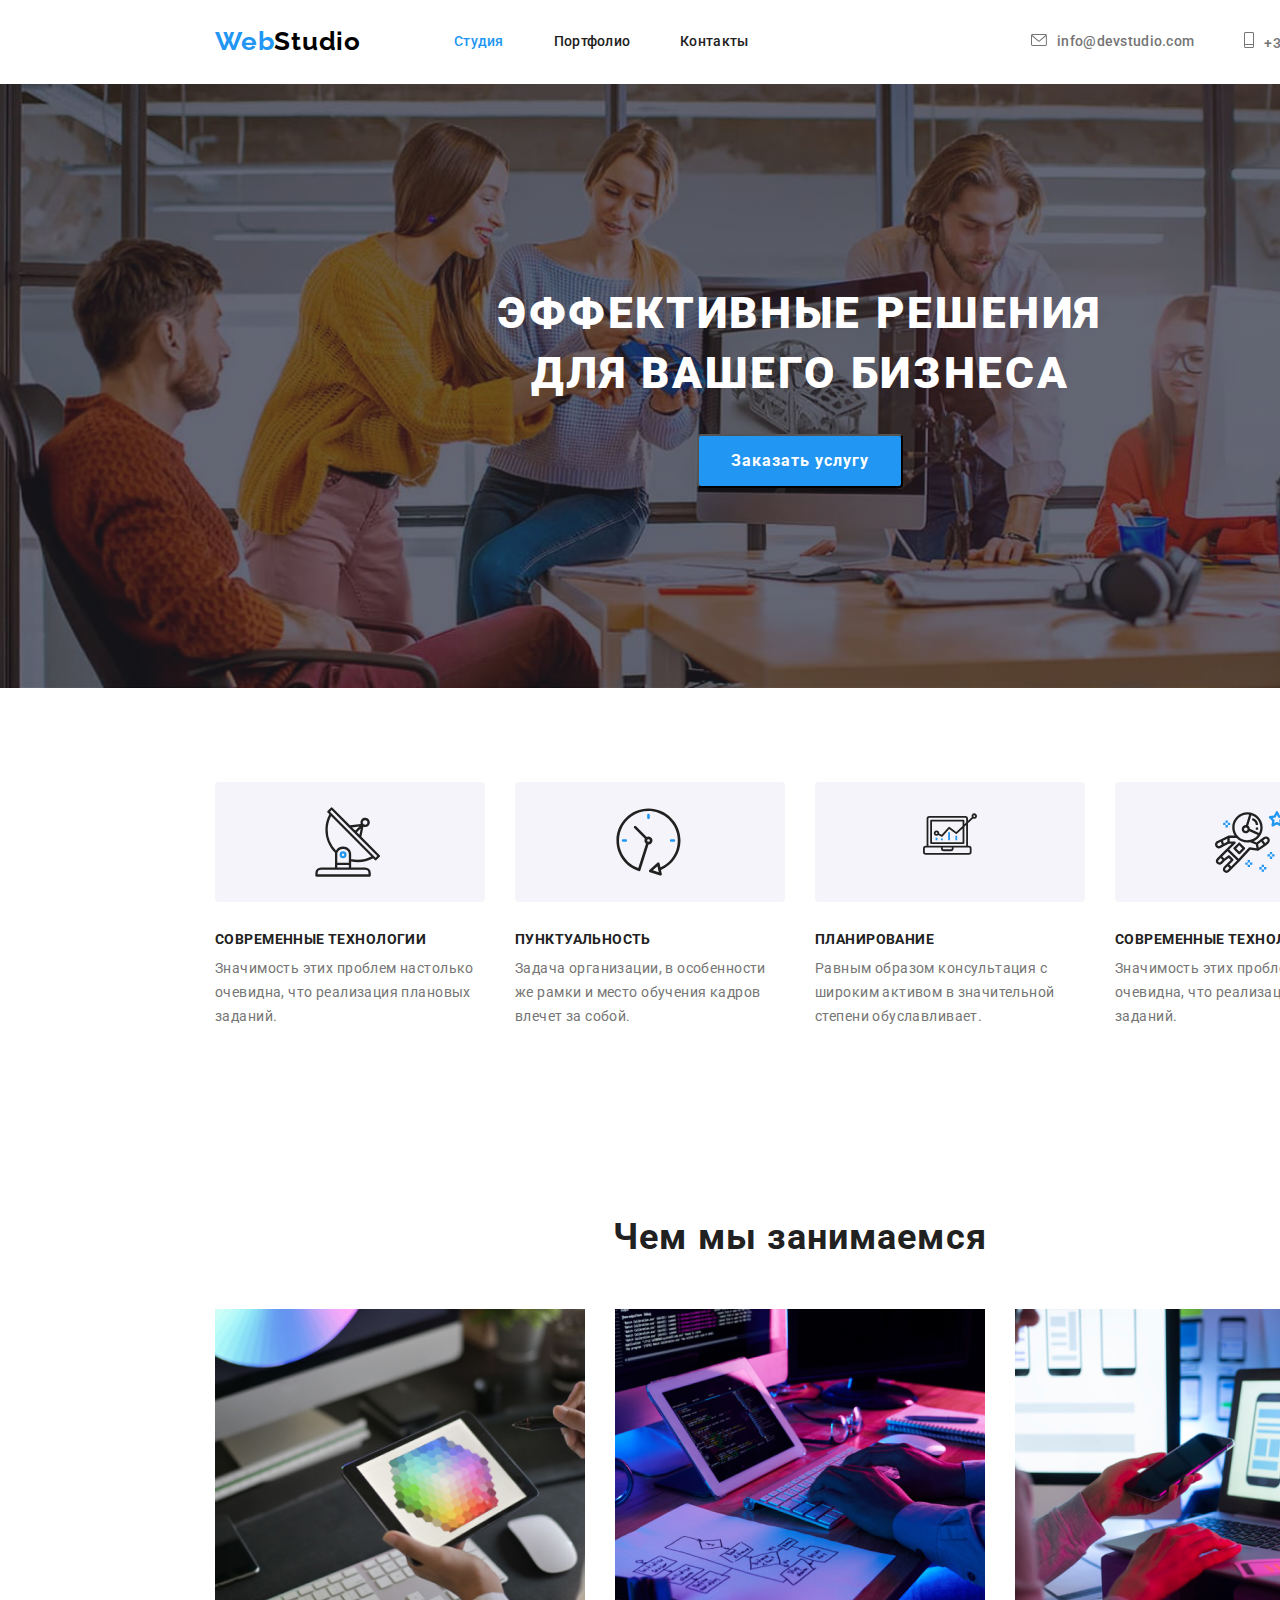
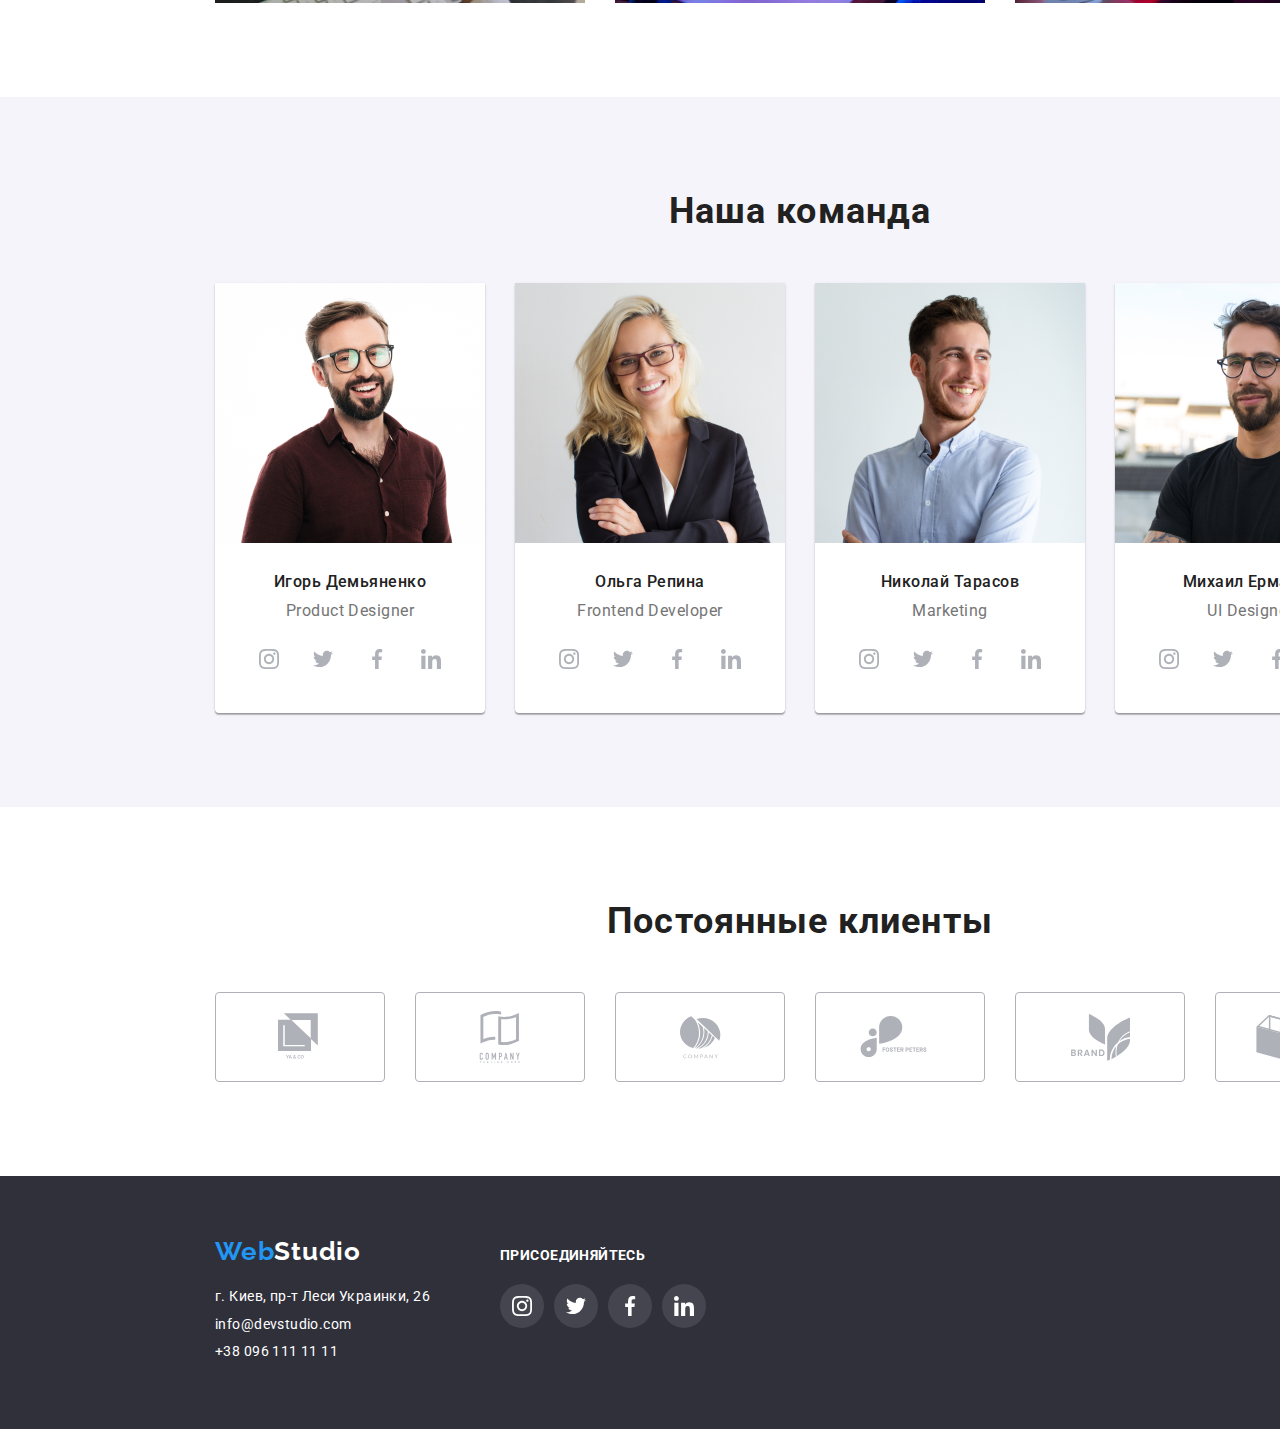
==== commit 2d43d2ed: "Исправляет SVG в principles" ====
--- a/index.html
+++ b/index.html
@@ -8,7 +8,6 @@
     <link rel="preconnect" href="https://fonts.gstatic.com">
     <link href="https://fonts.googleapis.com/css2?family=Raleway&family=Roboto:wght@400;500;700;900&display=swap"
         rel="stylesheet">
-    <link rel="stylesheet" href="https://cdnjs.cloudflare.com/ajax/libs/animate.css/4.1.1/animate.min.css"/>
     <!-- <link rel="stylesheet" href="">      ШРИФТЫ -->
     <link rel="stylesheet" href="./css/styles.css">
 </head>
@@ -38,13 +37,17 @@
     </header>
 
     <main class="original ">
+        <!-- <div class="decision-background"> -->
         <section class="decision">
-            <div class="container solutions">
+            <div class="container">
+                <div class="solutions">
                 <h1 class="solutions-title">ЭФФЕКТИВНЫЕ РЕШЕНИЯ <br> ДЛЯ ВАШЕГО БИЗНЕСА</h1>
-                <button type="button" class="btn" data-modal-open>Заказать услугу</button>
-             </div>
-        </section>
-             
+                <button class="btn" type="button">Заказать услугу</button>
+                </div>
+            </div>
+        </section>
+    <!-- </div> -->
+    
         <section class="principles">
             <div class="container our-quality">
                 <ul class="principles-list">
@@ -96,32 +99,14 @@
         <div class="container types-jobs">
             <h2 class="work-title">Чем мы занимаемся</h2>
             <ul class="work-list">
-                <li class="work-img">
-                    <div class="work-thumb">
-                    <img class="work-photo" src="./images/3.img" alt="" width="370" height="294">
-                    <p class="work-description">Десктопные приложения</p>
-
-                    </div>
-                </li>
-                <li class="work-img">
-                    <div class="work-thumb">
-                        <img class="work-photo" src="./images/1.img" alt="" width="370" height="294">
-                        <p class="work-description">Мобильные приложения</p>
-
-                    </div> 
-                </li>
-                <li class="work-img">
-                    <div class="work-thumb">
-                        <img class="work-photo" src="./images/2.img" alt="" width="370" height="294">
-                        <p class="work-description">Дизайнерские решения</p>
-
-                    </div>
-                </li>
+                <li class="work-img"><img class="work-photo" src="./images/3.img" alt="" width="370" height="294"></li>
+                <li class="work-img"><img class="work-photo" src="./images/1.img" alt="" width="370" height="294"></li>
+                <li class="work-img"><img class="work-photo" src="./images/2.img" alt="" width="370" height="294"></li>
             </ul>
         </div>
         </section>
     
-        
+        <div class="team-background">
         <section class="team">
             <div class="container">
             <h2 class="team-title">Наша команда</h2>
@@ -224,6 +209,8 @@
             </ul>
             </div>
         </section>
+    </div>
+    <div class="clients-background">
         <section class="clients">
             <div class="container">
                 <h2 class="client-name">Постоянные клиенты</h2>
@@ -245,12 +232,15 @@
                 </svg></a></li>
                 <li class="clients-item"><a class=clients-link href=""><svg class="clients-logo" width="88px" height="45px">
                             <use href="./images/sprite.svg#icon-client6"></use></svg></a></li>
-            </ul>
-            </div>
-        </section>
-     </main>
+                
+            </ul>
+
+            </div>
+        </section>
+    </div>
+    </main>
     <footer class="footer">
-        
+        <div class="size">
         <div class="container">
             <div class="box">
                 <div class="footer-box">
@@ -285,14 +275,8 @@
                 </div>
             </div>
             </div>
-        
+        </div>
             </footer>
-            <div class="backdrop is-hidden" data-modal>
-                <div class="modal">
-                    <button type="button" class="close-btn" data-modal-close><svg class="icon-close-btn"><use href="./images/sprite.svg#icon-close-btn"></use> </svg> </button>
-                </div>
-            </div>
-            <script src="./js/modal.js"></script>
             </body>
             </html>
 
--- a/css/styles.css
+++ b/css/styles.css
@@ -3,7 +3,6 @@
   --secondary-font: 'Raleway', sans-serif;
   --accent-color: #2196f3;
   --accent-color-menu-buttons: #ffffff;
-  --time-function: cubic-bezier(0.4, 0, 0.2, 1);
 }
 
 h1,
@@ -41,20 +40,18 @@
 }
 /* ========HEADER========= */
 .header {
-  
-  margin-left: auto;
-  margin-right: auto;
-  /* padding-top: 12px;
-  padding-bottom: 12px; */
+  width: 1600px;
+  margin-left: auto;
+  margin-right: auto;
   
   background-color: #ffffff;
 }
 .nav {
   display: flex;
-  width: 1200px; 
-  padding-top: 12px; 
-  padding-bottom: 12px; 
-  padding-left: 15px; 
+  width: 1200px;
+  padding-top: 12px;
+  padding-bottom: 12px;
+  padding-left: 15px;
   padding-right: 15px;
   margin: 0 auto;
   background-color: #ffffff;
@@ -128,7 +125,6 @@
 } */
 
 .navigation-list-link {
-  position: relative;
   font-weight: 500;
   padding-top: 20px;
   padding-bottom: 20px;
@@ -136,8 +132,7 @@
   line-height: 1.14;
   letter-spacing: 0.02em;
   color: #212121;
-  transition: 250ms var(--time-function);
-  }
+}
 .navigation-list-link:hover,
 .navigation-list-link:focus,
 .header-email:hover,
@@ -145,38 +140,7 @@
 .header-tell:hover,
 .header-tell:focus {
   color: var(--accent-color);
- 
-}
-
-.navigation-list-link::after {
-  display: block;
-  content: '';
-  position: absolute;
-  width: 100%;
-  height: 4px;
-  background-color: #2196f3;
-  left: 0;
-  bottom: -14px;
-  /* opacity: 0; */
-  transform: scaleX(0);
-  transition: transform 250ms cubic-bezier(0.4, 0, 0.2, 1);
-  
-  
-}
-.navigation-list-link:hover::after {
-  /* opacity: 1; */
-  transform: scaleX(1); 
-  transform-origin: left;
-  
-}
-.navigation-list-link.current::after {
-  /* opacity: 1; */
-  transform: scaleX(1);
-}
-
-
-
-
+}
 .navigation-list-item,
 .heder-address-list-item,
 .principles-list-item,
@@ -194,7 +158,6 @@
   letter-spacing: 0.02em;
   color: #757575;
   text-decoration: none;
-  transition: 250ms var(--time-function);
 }
 .navigation .navigation-list-link,
 .footer > .link {
@@ -208,20 +171,18 @@
 .navigation-list .navigation-list-link.current {
   color:#2196f3;
 }
-
 /* ========================= MAINE============================= */
 .original {
-  margin-left: auto;
-  margin-right: auto;
-  background-color: #2f303a;
+  /* width: 1600px; */
+  margin-left: auto;
+  margin-right: auto;
+  background-color: #ffffff;
   /* border: 1px solid red; */
 }
 
 .decision {
-  max-width: 1600px;
+  width: 1600px;
   margin: 0 auto;
-  padding-top: 200px;
-  padding-bottom: 200px;
   background-color: #2f303a;
   background-image: linear-gradient(rgba(47, 48, 58, 0.4), rgba(47, 48, 58, 0.4)), url(../images/solutionoptim.jpg);
   background-size: cover;
@@ -232,12 +193,13 @@
  
 .solutions {
   display: block;
-  width: 100%;
+  /* width: 696px; */
+  padding-top: 200px;
+  padding-bottom: 200px;
+  margin: 0 auto;
+  text-align: center;
  
-  margin: 0 auto;
-  text-align: center;
- 
-} 
+}
 
 .solutions-title {
   margin-bottom: 30px;
@@ -266,15 +228,12 @@
   box-shadow: 0px 4px rgba(0, 0, 0, 0.15);
   border-radius: 4px;
   cursor: pointer;
-
-  
-
 }
 
 
 
 .principles {
-  
+  width: 1600px;
   margin-left: auto;
   margin-right: auto;
   padding-top: 94px;
@@ -338,9 +297,8 @@
 .principlec-svg-icon {
   margin: 25px 100px;
 }
-/* =========================== */
 .work {
- 
+  width: 1600px;
   margin-left: auto;
   margin-right: auto;
   padding-top: 94px;
@@ -373,34 +331,12 @@
 .work-img:not(:last-child) {
   margin-right: 30px;
 }
-.work-description {
-  position: absolute;
-  width: 370px;
-  padding-top: 27px;
-  padding-bottom: 27px;
-  left: 0;
-  bottom: 0;
-  /* margin-left: auto;
-  margin-right: auto; */
-  font-family: Roboto;
-  font-style: normal;
-  font-weight: bold;
-  font-size: 14px;
-  line-height: 1.14;
-  text-align: center;
-  letter-spacing: 0.03em;
-  text-transform: uppercase;
-  color: #ffffff;
-  background: rgba(47, 48, 58, 0.8);
-  
-}
-.work-thumb {
-  position: relative;
-}
 /* ====================================== */
-
+.team-background {
+  background-color: #f5f4fa;
+}
 .team {
-  
+  width: 1600px;
   padding-top: 94px;
   margin-left: auto;
   margin-right: auto;
@@ -469,12 +405,10 @@
   background-color: #ffffff;
   border-radius: 50%;
   cursor: pointer;
-  transition: 250ms var(--time-function);
 }
 .network-link:hover .team-network-icon,
 .network-link:focus .team-network-icon {
   fill: #ffffff;
-  
  
 }
 
@@ -489,15 +423,16 @@
   width: 20px;
   height: 20px;
   fill: #afb1b8;
-  transition: 250ms var(--time-function);
 }
 .team-network-item:not(:last-child) {
   margin-right: 10px;
 }
 /* =========================== */
-
+.clients-background {
+  background-color: #ffffff;
+}
 .clients {
-  
+  width: 1600px;
   margin-left: auto;
   margin-right: auto;
   padding-top: 94px;
@@ -522,7 +457,6 @@
 .clients-logo {
   fill: #afb1b8;
   margin: 0;
-  transition: 250ms var(--time-function);
 }
 .clients-link {
   display: flex;
@@ -534,7 +468,6 @@
   border: 1px solid #afb1b8;
   border-radius: 4px;
   outline-color: #2196f3;
-  transition: 250ms var(--time-function);
   
 }
 .clients-link:hover .clients-logo,
@@ -556,11 +489,18 @@
 }
 /* =========FOOTER=========== */
 .footer {
+   /* width: 1600px; */
   margin-left: auto;
   margin-right: auto;
   background-color: #2f303a;
 }
-
+.size {
+  width: 1600px;
+  margin-left: auto;
+  margin-right: auto;
+  padding-top: 60px;
+  padding-bottom: 60px;
+}
 .footer .link {
   display: inline-block;
   width: 146px;
@@ -615,8 +555,8 @@
 .box {
   display: flex;
   align-items: top;
-  padding-top: 60px;
-  padding-bottom: 60px;
+  /* padding-top: 60px;
+  padding-bottom: 60px; */
 }
 .footer-network {
   margin-top: 12px;
@@ -653,26 +593,22 @@
   background-color: rgba(255, 255, 255, 0.1);
   border-radius: 50%;
   cursor: pointer;
-  transition: 250ms var(--time-function);
 }
 .footer-network-link:hover,
 .footer-network-link:focus {
   background-color: #2196f3;
   outline: none;
-  
 }
 .footer-logo {
   fill: #ffffff;
+}
+.fotter-network-item:not(:last-child) {
+  margin-right: 10px;
+}
+.footer-logo {
   width: 20px;
   height: 20px;
 }
-.fotter-network-item:not(:last-child) {
-  margin-right: 10px;
-}
-/* .footer-logo {
-  
-  
-} */
 
 /* ==========PORTFOLIO===(Стили Header and footer  уже заданы выше)=============== */
 .border {
@@ -702,9 +638,6 @@
   border-radius: 4px;
   padding: 6px 22px;
   border-style: none;
-  transition: 250ms var(--time-function);
-
- 
 }
 
 .menu-btn:hover,
@@ -735,7 +668,7 @@
   overflow: hidden;
 }
 .examples-project {
-  
+  width: 1600px;
   margin: 0 auto;
   padding-top: 100px;
   padding-bottom: 94px;
@@ -774,6 +707,7 @@
   letter-spacing: 0.03em;
   color: #757575;
   margin-top: 4px;
+  
 }
 .examples-project-list-item {
   display: block;
@@ -791,8 +725,7 @@
   display: block;
   width: 370px;
   height: 404px;
-  outline: none;
-  transition: 250ms var(--time-function);
+  text-decoration: none;
   
 }
 .card-link:hover,
@@ -806,99 +739,3 @@
 .examples-project-list-item:nth-last-child(-n + 3) {
   margin-bottom: 0px;
 }
-.text-overlay {
-  position: absolute;
-  top: 0;
-  left: 0;
-  width: 322px;
-  height: 168px;
-  width: 100%;
-  height: 100%;
-  padding: 63px 24px;
-  background: rgba(33, 150, 243, 0.9);
-  font-family: Roboto;
-  font-style: normal;
-  font-weight: normal;
-  font-size: 18px;
-  line-height: 1.55;
-  /* or 156% */
-  letter-spacing: 0.03em;
-  color: #FFFFFF;
-  transform: translateY(101%);
-  transition: 250ms var(--time-function);
-}
-.card-overlay {
-  position: relative;
-  overflow: hidden;
-}
-.card-link:hover .text-overlay,
-.card-link:focus .text-overlay  {
-  transform: translateY(0%);
-}
-
-.card-link {
-  text-decoration: none;
-}
-/* =========BACKDROP================ */
-.backdrop {
-  position: fixed;
-  top: 0;
-  left: 0;
-  width: 100%;
-  height: 100%;
-  background-color: rgba(0, 0, 0, 0.2);
-  transition: all 500ms linear;
-}
- 
-.backdrop.is-hidden .modal {
-  transform: translate(-50%, -50%) scale(0) rotate(0);
-  transition: transform 500ms linear 0ms;
-}
-
-.backdrop.is-hidden {
-  transition: all 500ms linear 500ms;
- }
-.modal {
-  position: relative;
-  top: 50%;
-  left: 50%;
-  width: 528px;
-  min-height: 581px;
-  background-color: #ffffff;
-  transform: translate(-50%, -50%) scale(1) rotate(360deg);
-  transition: transform 500ms linear 500ms;
-  }
-
-
-.close-btn {
-  position: absolute;
-  display: flex;
-  justify-content: center;
-  align-items: center;
-  top: 8px;
-  right: 8px;
-  width: 30px;
-  height: 30px;
-  background: #FFFFFF;
-  border: 1px solid rgba(0, 0, 0, 0.1);
-  border-radius: 50%;
-  cursor: pointer;
-  }
-
-.icon-close-btn {
-   width: 11px;
-  height: 11px;
-  border: none;
-}
-
-.close-btn:focus {
- outline: none;
-}
-
-.is-hidden {
-  opacity: 0;
-  visibility: hidden;
-  pointer-events: none; 
-}
-
-/* ==========END OF BACKDROP============= *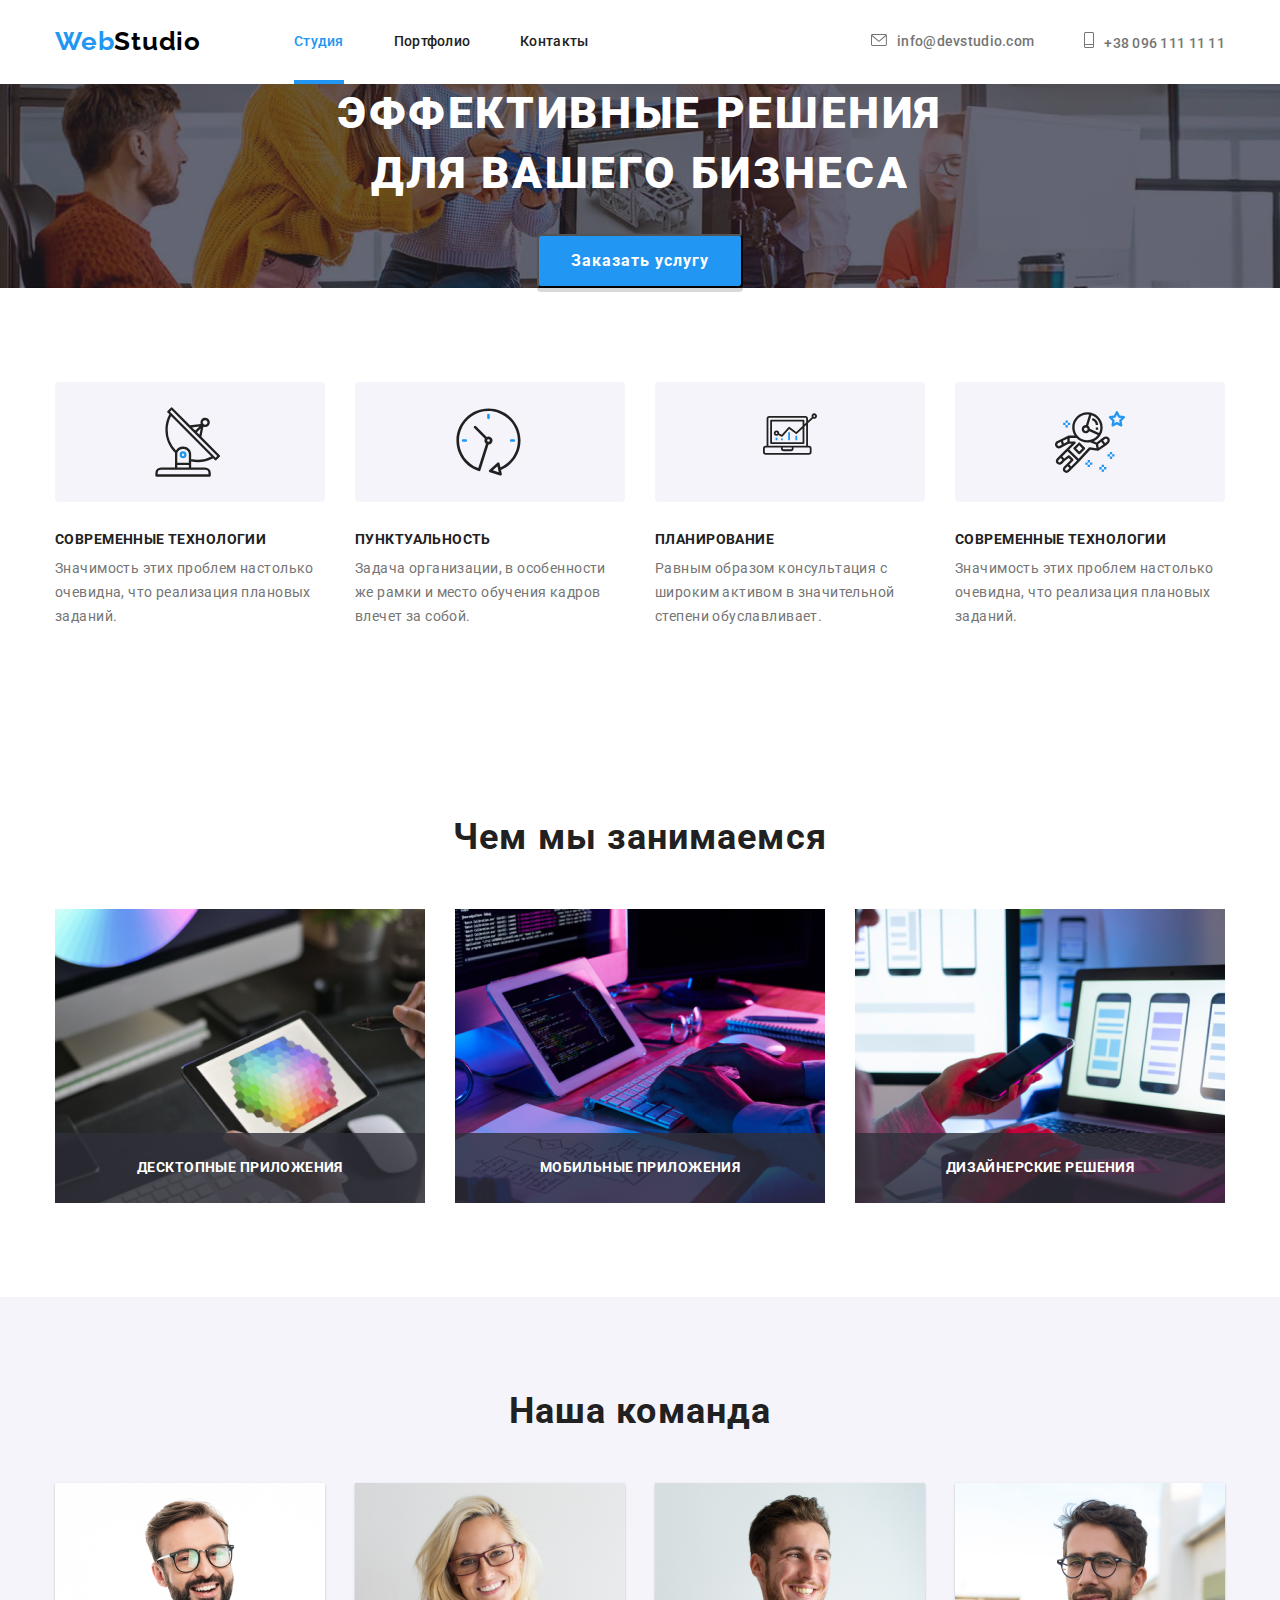
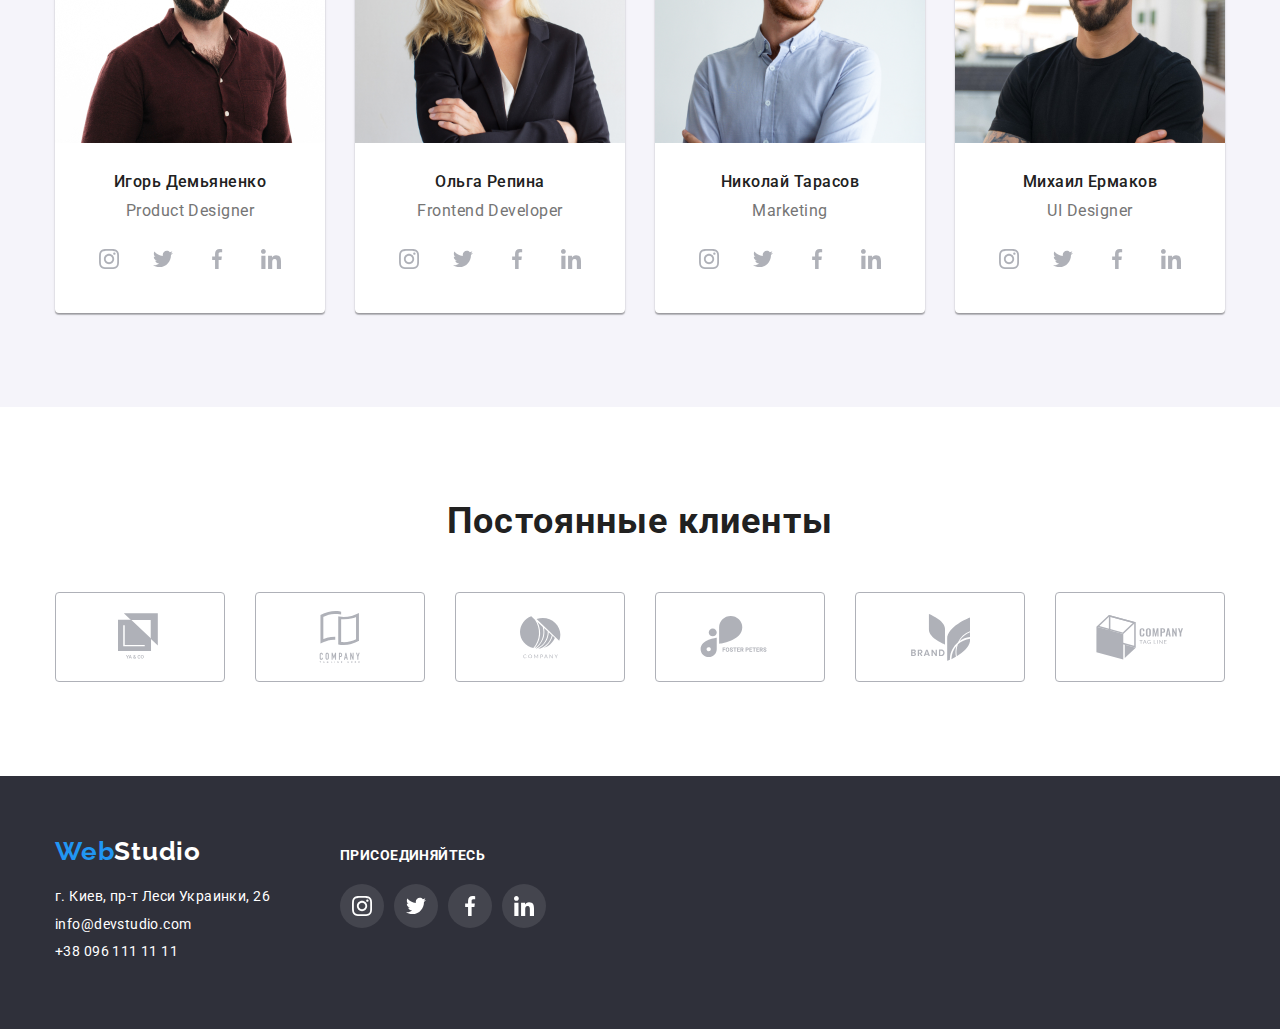
==== commit b88090cc: "Merge branch 'main' of https://github.com/AleksandrOsadchiy23/goit-markup-hw-04 into main" ====
--- a/index.html
+++ b/index.html
@@ -8,6 +8,7 @@
     <link rel="preconnect" href="https://fonts.gstatic.com">
     <link href="https://fonts.googleapis.com/css2?family=Raleway&family=Roboto:wght@400;500;700;900&display=swap"
         rel="stylesheet">
+    <link rel="stylesheet" href="https://cdnjs.cloudflare.com/ajax/libs/animate.css/4.1.1/animate.min.css"/>
     <!-- <link rel="stylesheet" href="">      ШРИФТЫ -->
     <link rel="stylesheet" href="./css/styles.css">
 </head>
@@ -37,14 +38,11 @@
     </header>
 
     <main class="original ">
-        <!-- <div class="decision-background"> -->
         <section class="decision">
-            <div class="container">
-                <div class="solutions">
+            <div class="container solutions">
                 <h1 class="solutions-title">ЭФФЕКТИВНЫЕ РЕШЕНИЯ <br> ДЛЯ ВАШЕГО БИЗНЕСА</h1>
-                <button class="btn" type="button">Заказать услугу</button>
-                </div>
-            </div>
+                <button type="button" class="btn" data-modal-open>Заказать услугу</button>
+             </div>
         </section>
     <!-- </div> -->
     
@@ -99,15 +97,32 @@
         <div class="container types-jobs">
             <h2 class="work-title">Чем мы занимаемся</h2>
             <ul class="work-list">
-                <li class="work-img"><img class="work-photo" src="./images/3.img" alt="" width="370" height="294"></li>
-                <li class="work-img"><img class="work-photo" src="./images/1.img" alt="" width="370" height="294"></li>
-                <li class="work-img"><img class="work-photo" src="./images/2.img" alt="" width="370" height="294"></li>
+                <li class="work-img">
+                    <div class="work-thumb">
+                    <img class="work-photo" src="./images/3.img" alt="" width="370" height="294">
+                    <p class="work-description">Десктопные приложения</p>
+
+                    </div>
+                </li>
+                <li class="work-img">
+                    <div class="work-thumb">
+                        <img class="work-photo" src="./images/1.img" alt="" width="370" height="294">
+                        <p class="work-description">Мобильные приложения</p>
+
+                    </div> 
+                </li>
+                <li class="work-img">
+                    <div class="work-thumb">
+                        <img class="work-photo" src="./images/2.img" alt="" width="370" height="294">
+                        <p class="work-description">Дизайнерские решения</p>
+
+                    </div>
+                </li>
             </ul>
         </div>
         </section>
     
-        <div class="team-background">
-        <section class="team">
+            <section class="team">
             <div class="container">
             <h2 class="team-title">Наша команда</h2>
             <ul class="team-list">
@@ -209,8 +224,6 @@
             </ul>
             </div>
         </section>
-    </div>
-    <div class="clients-background">
         <section class="clients">
             <div class="container">
                 <h2 class="client-name">Постоянные клиенты</h2>
@@ -232,15 +245,12 @@
                 </svg></a></li>
                 <li class="clients-item"><a class=clients-link href=""><svg class="clients-logo" width="88px" height="45px">
                             <use href="./images/sprite.svg#icon-client6"></use></svg></a></li>
-                
-            </ul>
-
-            </div>
-        </section>
-    </div>
-    </main>
+            </ul>
+            </div>
+        </section>
+     </main>
     <footer class="footer">
-        <div class="size">
+        
         <div class="container">
             <div class="box">
                 <div class="footer-box">
@@ -275,8 +285,14 @@
                 </div>
             </div>
             </div>
-        </div>
+        
             </footer>
+            <div class="backdrop is-hidden" data-modal>
+                <div class="modal">
+                    <button type="button" class="close-btn" data-modal-close><svg class="icon-close-btn"><use href="./images/sprite.svg#icon-close-btn"></use> </svg> </button>
+                </div>
+            </div>
+            <script src="./js/modal.js"></script>
             </body>
             </html>
 
--- a/css/styles.css
+++ b/css/styles.css
@@ -3,6 +3,7 @@
   --secondary-font: 'Raleway', sans-serif;
   --accent-color: #2196f3;
   --accent-color-menu-buttons: #ffffff;
+  --time-function: cubic-bezier(0.4, 0, 0.2, 1);
 }
 
 h1,
@@ -40,18 +41,20 @@
 }
 /* ========HEADER========= */
 .header {
-  width: 1600px;
+  
   margin-left: auto;
   margin-right: auto;
+  /* padding-top: 12px;
+  padding-bottom: 12px; */
   
   background-color: #ffffff;
 }
 .nav {
   display: flex;
-  width: 1200px;
-  padding-top: 12px;
-  padding-bottom: 12px;
-  padding-left: 15px;
+  width: 1200px; 
+  padding-top: 12px; 
+  padding-bottom: 12px; 
+  padding-left: 15px; 
   padding-right: 15px;
   margin: 0 auto;
   background-color: #ffffff;
@@ -125,6 +128,7 @@
 } */
 
 .navigation-list-link {
+  position: relative;
   font-weight: 500;
   padding-top: 20px;
   padding-bottom: 20px;
@@ -132,7 +136,8 @@
   line-height: 1.14;
   letter-spacing: 0.02em;
   color: #212121;
-}
+  transition: 250ms var(--time-function);
+  }
 .navigation-list-link:hover,
 .navigation-list-link:focus,
 .header-email:hover,
@@ -140,7 +145,38 @@
 .header-tell:hover,
 .header-tell:focus {
   color: var(--accent-color);
-}
+ 
+}
+
+.navigation-list-link::after {
+  display: block;
+  content: '';
+  position: absolute;
+  width: 100%;
+  height: 4px;
+  background-color: #2196f3;
+  left: 0;
+  bottom: -14px;
+  /* opacity: 0; */
+  transform: scaleX(0);
+  transition: transform 250ms cubic-bezier(0.4, 0, 0.2, 1);
+  
+  
+}
+.navigation-list-link:hover::after {
+  /* opacity: 1; */
+  transform: scaleX(1); 
+  transform-origin: left;
+  
+}
+.navigation-list-link.current::after {
+  /* opacity: 1; */
+  transform: scaleX(1);
+}
+
+
+
+
 .navigation-list-item,
 .heder-address-list-item,
 .principles-list-item,
@@ -158,6 +194,7 @@
   letter-spacing: 0.02em;
   color: #757575;
   text-decoration: none;
+  transition: 250ms var(--time-function);
 }
 .navigation .navigation-list-link,
 .footer > .link {
@@ -171,9 +208,9 @@
 .navigation-list .navigation-list-link.current {
   color:#2196f3;
 }
+
 /* ========================= MAINE============================= */
 .original {
-  /* width: 1600px; */
   margin-left: auto;
   margin-right: auto;
   background-color: #ffffff;
@@ -181,7 +218,7 @@
 }
 
 .decision {
-  width: 1600px;
+  max-width: 1600px;
   margin: 0 auto;
   background-color: #2f303a;
   background-image: linear-gradient(rgba(47, 48, 58, 0.4), rgba(47, 48, 58, 0.4)), url(../images/solutionoptim.jpg);
@@ -193,13 +230,12 @@
  
 .solutions {
   display: block;
-  /* width: 696px; */
-  padding-top: 200px;
-  padding-bottom: 200px;
+  width: 100%;
+ 
   margin: 0 auto;
   text-align: center;
  
-}
+} 
 
 .solutions-title {
   margin-bottom: 30px;
@@ -228,12 +264,13 @@
   box-shadow: 0px 4px rgba(0, 0, 0, 0.15);
   border-radius: 4px;
   cursor: pointer;
+
 }
 
 
 
 .principles {
-  width: 1600px;
+  
   margin-left: auto;
   margin-right: auto;
   padding-top: 94px;
@@ -297,8 +334,9 @@
 .principlec-svg-icon {
   margin: 25px 100px;
 }
+/* =========================== */
 .work {
-  width: 1600px;
+ 
   margin-left: auto;
   margin-right: auto;
   padding-top: 94px;
@@ -331,12 +369,34 @@
 .work-img:not(:last-child) {
   margin-right: 30px;
 }
+.work-description {
+  position: absolute;
+  width: 370px;
+  padding-top: 27px;
+  padding-bottom: 27px;
+  left: 0;
+  bottom: 0;
+  /* margin-left: auto;
+  margin-right: auto; */
+  font-family: Roboto;
+  font-style: normal;
+  font-weight: bold;
+  font-size: 14px;
+  line-height: 1.14;
+  text-align: center;
+  letter-spacing: 0.03em;
+  text-transform: uppercase;
+  color: #ffffff;
+  background: rgba(47, 48, 58, 0.8);
+  
+}
+.work-thumb {
+  position: relative;
+}
 /* ====================================== */
-.team-background {
-  background-color: #f5f4fa;
-}
+
 .team {
-  width: 1600px;
+  
   padding-top: 94px;
   margin-left: auto;
   margin-right: auto;
@@ -405,10 +465,12 @@
   background-color: #ffffff;
   border-radius: 50%;
   cursor: pointer;
+  transition: 250ms var(--time-function);
 }
 .network-link:hover .team-network-icon,
 .network-link:focus .team-network-icon {
   fill: #ffffff;
+  
  
 }
 
@@ -423,16 +485,15 @@
   width: 20px;
   height: 20px;
   fill: #afb1b8;
+  transition: 250ms var(--time-function);
 }
 .team-network-item:not(:last-child) {
   margin-right: 10px;
 }
 /* =========================== */
-.clients-background {
-  background-color: #ffffff;
-}
+
 .clients {
-  width: 1600px;
+  
   margin-left: auto;
   margin-right: auto;
   padding-top: 94px;
@@ -457,6 +518,7 @@
 .clients-logo {
   fill: #afb1b8;
   margin: 0;
+  transition: 250ms var(--time-function);
 }
 .clients-link {
   display: flex;
@@ -468,6 +530,7 @@
   border: 1px solid #afb1b8;
   border-radius: 4px;
   outline-color: #2196f3;
+  transition: 250ms var(--time-function);
   
 }
 .clients-link:hover .clients-logo,
@@ -489,18 +552,11 @@
 }
 /* =========FOOTER=========== */
 .footer {
-   /* width: 1600px; */
   margin-left: auto;
   margin-right: auto;
   background-color: #2f303a;
 }
-.size {
-  width: 1600px;
-  margin-left: auto;
-  margin-right: auto;
-  padding-top: 60px;
-  padding-bottom: 60px;
-}
+
 .footer .link {
   display: inline-block;
   width: 146px;
@@ -555,8 +611,8 @@
 .box {
   display: flex;
   align-items: top;
-  /* padding-top: 60px;
-  padding-bottom: 60px; */
+  padding-top: 60px;
+  padding-bottom: 60px;
 }
 .footer-network {
   margin-top: 12px;
@@ -593,22 +649,26 @@
   background-color: rgba(255, 255, 255, 0.1);
   border-radius: 50%;
   cursor: pointer;
+  transition: 250ms var(--time-function);
 }
 .footer-network-link:hover,
 .footer-network-link:focus {
   background-color: #2196f3;
   outline: none;
+  
 }
 .footer-logo {
   fill: #ffffff;
+  width: 20px;
+  height: 20px;
 }
 .fotter-network-item:not(:last-child) {
   margin-right: 10px;
 }
-.footer-logo {
-  width: 20px;
-  height: 20px;
-}
+/* .footer-logo {
+  
+  
+} */
 
 /* ==========PORTFOLIO===(Стили Header and footer  уже заданы выше)=============== */
 .border {
@@ -638,6 +698,9 @@
   border-radius: 4px;
   padding: 6px 22px;
   border-style: none;
+  transition: 250ms var(--time-function);
+
+ 
 }
 
 .menu-btn:hover,
@@ -668,7 +731,7 @@
   overflow: hidden;
 }
 .examples-project {
-  width: 1600px;
+  
   margin: 0 auto;
   padding-top: 100px;
   padding-bottom: 94px;
@@ -726,6 +789,7 @@
   width: 370px;
   height: 404px;
   text-decoration: none;
+  transition: 250ms var(--time-function);
   
 }
 .card-link:hover,
@@ -739,3 +803,99 @@
 .examples-project-list-item:nth-last-child(-n + 3) {
   margin-bottom: 0px;
 }
+.text-overlay {
+  position: absolute;
+  top: 0;
+  left: 0;
+  width: 322px;
+  height: 168px;
+  width: 100%;
+  height: 100%;
+  padding: 63px 24px;
+  background: rgba(33, 150, 243, 0.9);
+  font-family: Roboto;
+  font-style: normal;
+  font-weight: normal;
+  font-size: 18px;
+  line-height: 1.55;
+  /* or 156% */
+  letter-spacing: 0.03em;
+  color: #FFFFFF;
+  transform: translateY(101%);
+  transition: 250ms var(--time-function);
+}
+.card-overlay {
+  position: relative;
+  overflow: hidden;
+}
+.card-link:hover .text-overlay,
+.card-link:focus .text-overlay  {
+  transform: translateY(0%);
+}
+
+.card-link {
+  text-decoration: none;
+}
+/* =========BACKDROP================ */
+.backdrop {
+  position: fixed;
+  top: 0;
+  left: 0;
+  width: 100%;
+  height: 100%;
+  background-color: rgba(0, 0, 0, 0.2);
+  transition: all 500ms linear;
+}
+ 
+.backdrop.is-hidden .modal {
+  transform: translate(-50%, -50%) scale(0) rotate(0);
+  transition: transform 500ms linear 0ms;
+}
+
+.backdrop.is-hidden {
+  transition: all 500ms linear 500ms;
+ }
+.modal {
+  position: relative;
+  top: 50%;
+  left: 50%;
+  width: 528px;
+  min-height: 581px;
+  background-color: #ffffff;
+  transform: translate(-50%, -50%) scale(1) rotate(360deg);
+  transition: transform 500ms linear 500ms;
+  }
+
+
+.close-btn {
+  position: absolute;
+  display: flex;
+  justify-content: center;
+  align-items: center;
+  top: 8px;
+  right: 8px;
+  width: 30px;
+  height: 30px;
+  background: #FFFFFF;
+  border: 1px solid rgba(0, 0, 0, 0.1);
+  border-radius: 50%;
+  cursor: pointer;
+  }
+
+.icon-close-btn {
+   width: 11px;
+  height: 11px;
+  border: none;
+}
+
+.close-btn:focus {
+ outline: none;
+}
+
+.is-hidden {
+  opacity: 0;
+  visibility: hidden;
+  pointer-events: none; 
+}
+
+/* ==========END OF BACKDROP============= *